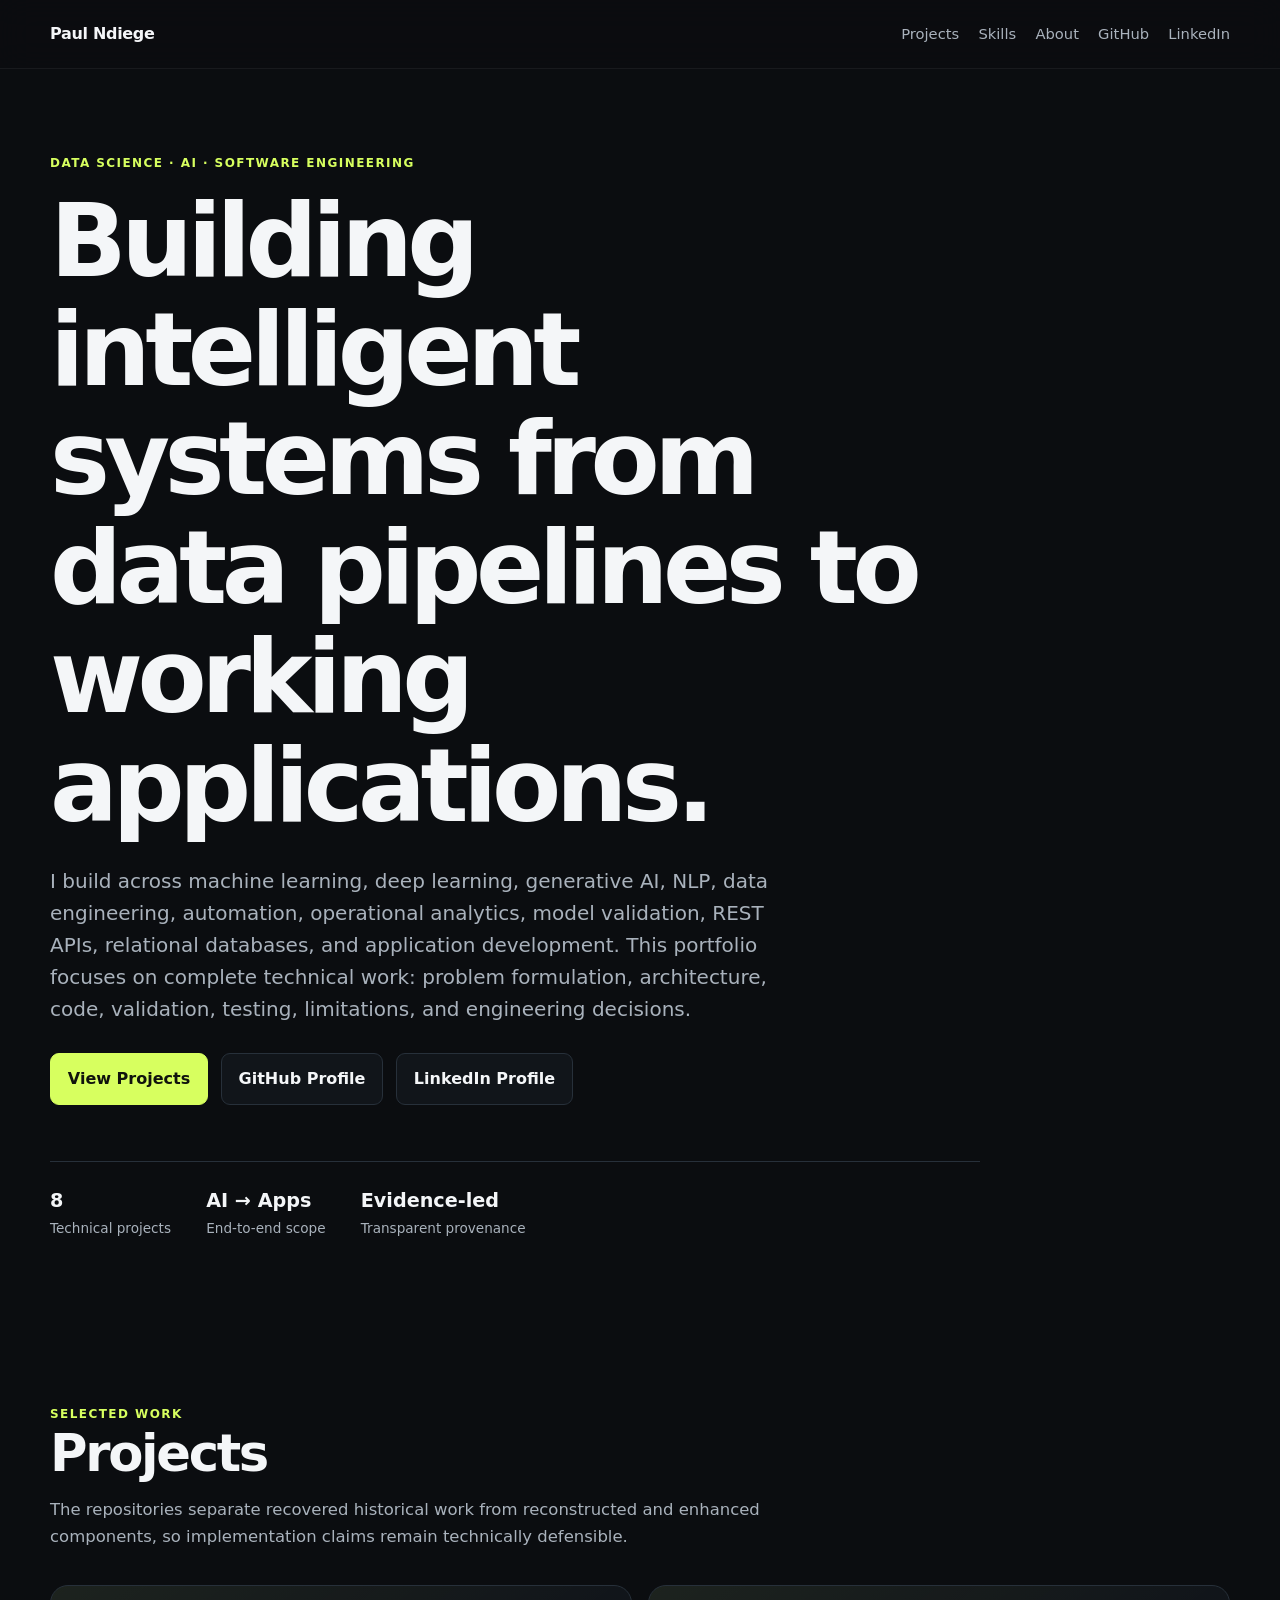
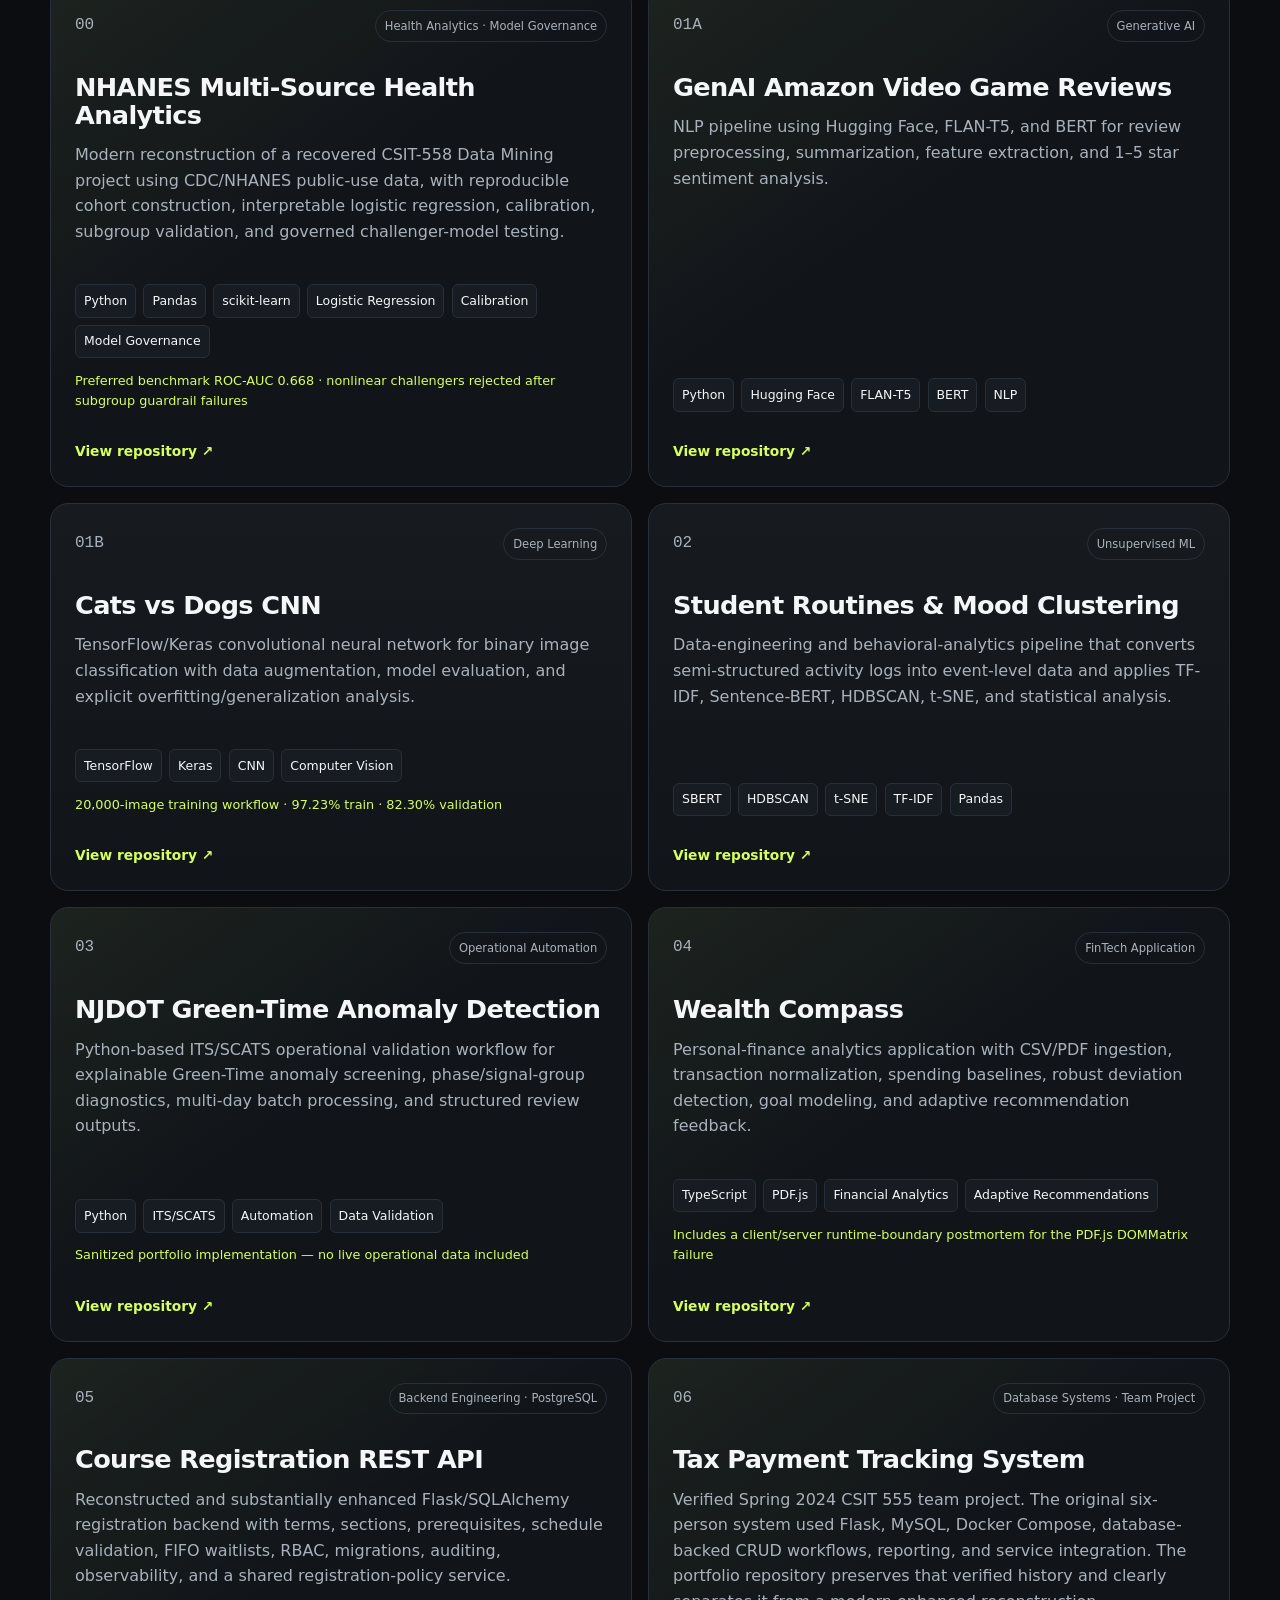
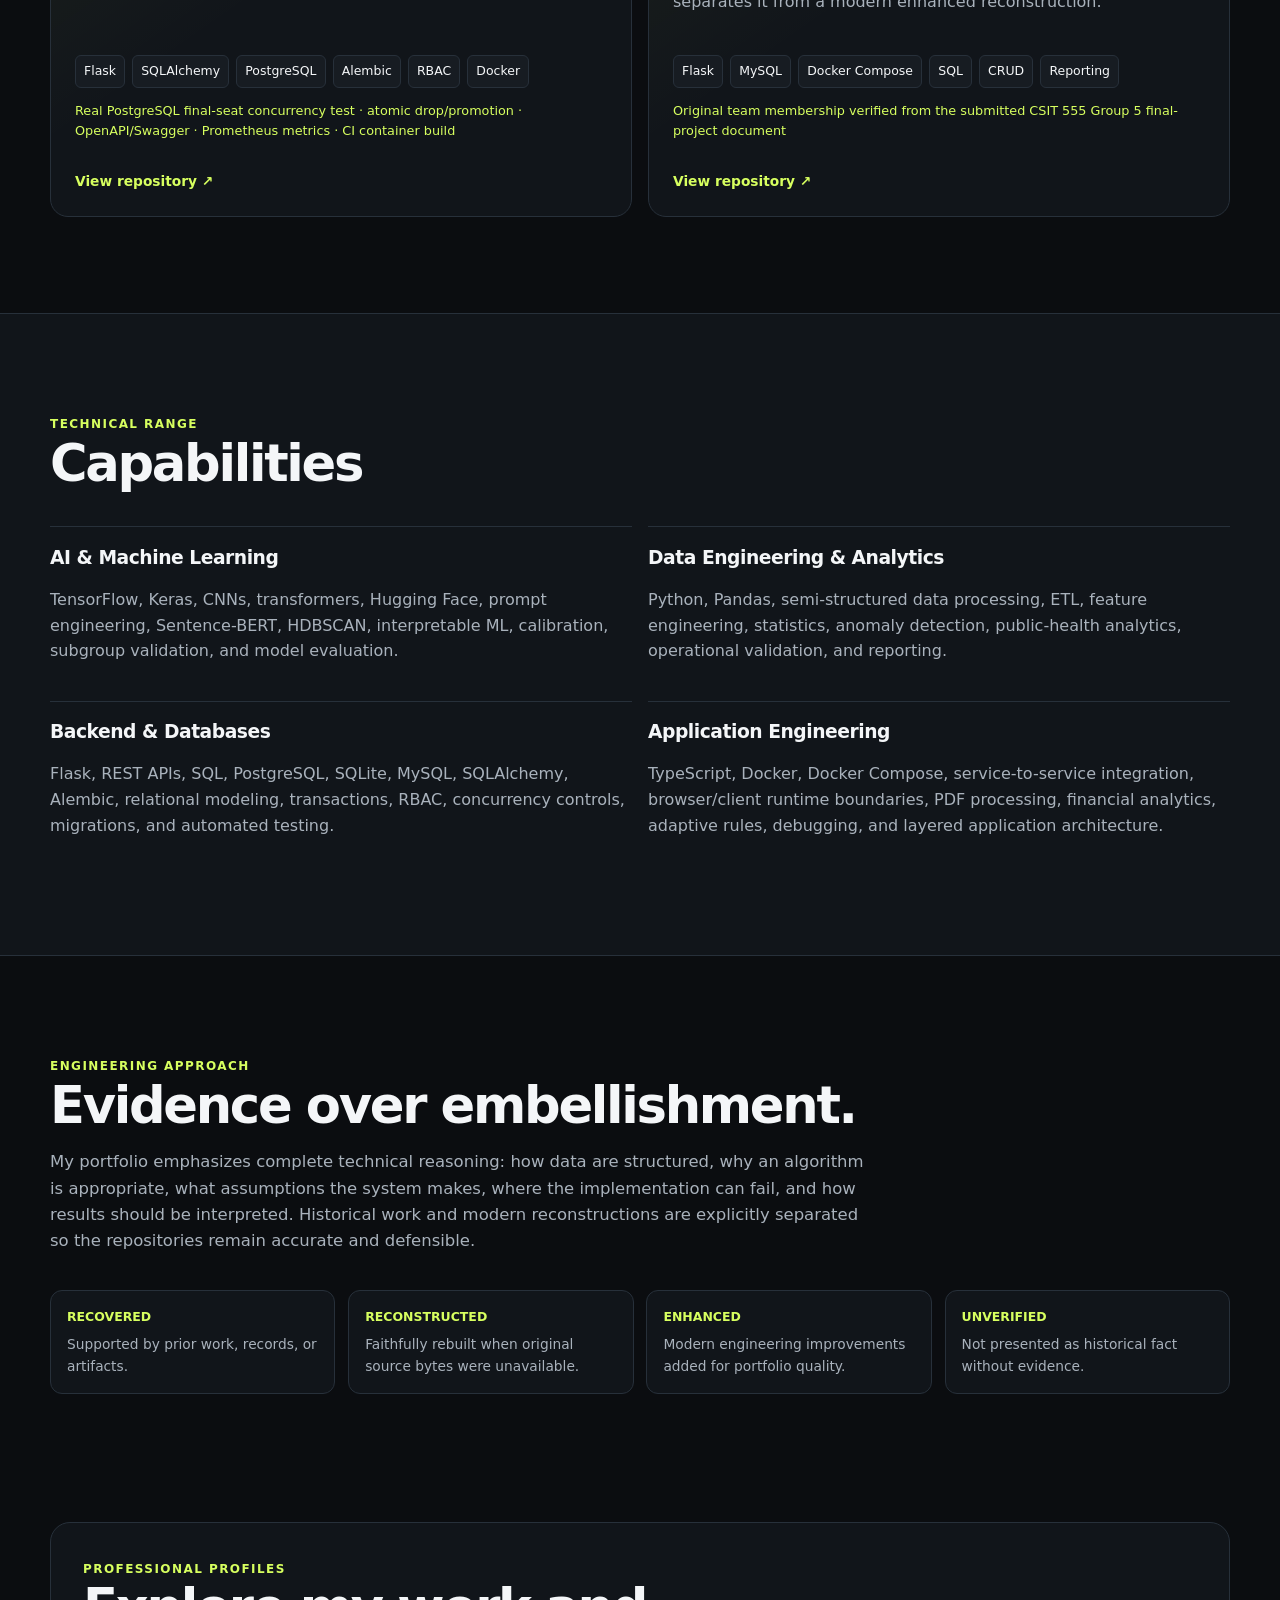
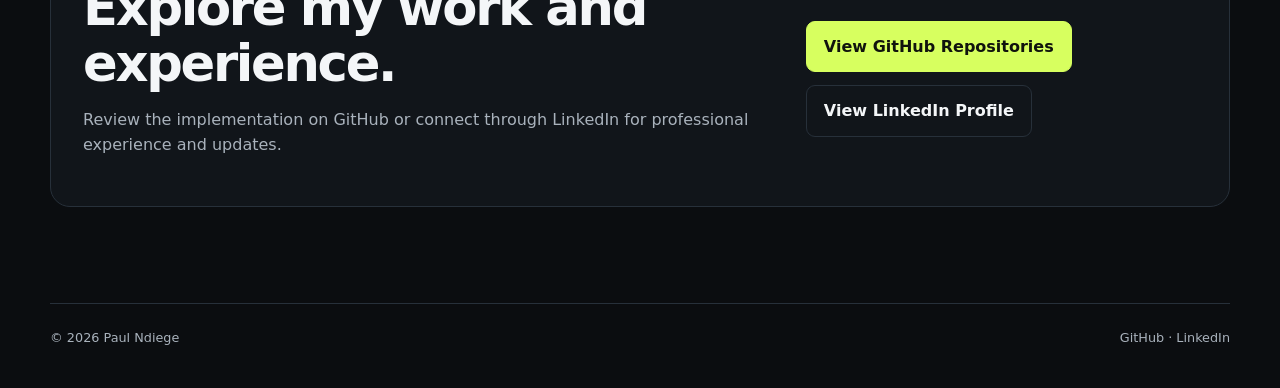
==== index.html @ 410e0747 "Correct LinkedIn profile URL" ====
<!doctype html>
<html lang="en">
<head>
  <meta charset="utf-8" />
  <meta name="viewport" content="width=device-width, initial-scale=1" />
  <meta name="description" content="Paul Ndiege's technical portfolio spanning machine learning, generative AI, data engineering, automation, backend engineering, model validation, and application development." />
  <meta name="theme-color" content="#0b0d10" />
  <meta property="og:title" content="Paul Ndiege — Technical Portfolio" />
  <meta property="og:description" content="AI, machine learning, data engineering, automation, backend engineering, model validation, and application development projects." />
  <meta property="og:type" content="website" />
  <meta property="og:url" content="https://PerpsAkach.github.io/" />
  <title>Paul Ndiege — Technical Portfolio</title>
  <link rel="stylesheet" href="styles.css" />
</head>
<body>
  <header class="nav-shell">
    <nav class="nav container" aria-label="Primary navigation">
      <a class="brand" href="#top">Paul Ndiege</a>
      <div class="nav-links">
        <a href="#projects">Projects</a>
        <a href="#skills">Skills</a>
        <a href="#about">About</a>
        <a href="https://github.com/PerpsAkach" target="_blank" rel="noreferrer">GitHub</a>
        <a href="https://www.linkedin.com/in/paul-akach-ndiege-3611a4148/" target="_blank" rel="noreferrer">LinkedIn</a>
      </div>
    </nav>
  </header>

  <main id="top">
    <section class="hero container">
      <div class="hero-copy">
        <span class="eyebrow">DATA SCIENCE · AI · SOFTWARE ENGINEERING</span>
        <h1>Building intelligent systems from data pipelines to working applications.</h1>
        <p class="hero-text">
          I build across machine learning, deep learning, generative AI, NLP, data engineering,
          automation, operational analytics, model validation, REST APIs, relational databases, and application development.
          This portfolio focuses on complete technical work: problem formulation, architecture, code,
          validation, testing, limitations, and engineering decisions.
        </p>
        <div class="hero-actions">
          <a class="button primary" href="#projects">View Projects</a>
          <a class="button secondary" href="https://github.com/PerpsAkach" target="_blank" rel="noreferrer">GitHub Profile</a>
          <a class="button secondary" href="https://www.linkedin.com/in/paul-akach-ndiege-3611a4148/" target="_blank" rel="noreferrer">LinkedIn Profile</a>
        </div>
        <div class="hero-metrics" aria-label="Portfolio summary">
          <div><strong>8</strong><span>Technical projects</span></div>
          <div><strong>AI → Apps</strong><span>End-to-end scope</span></div>
          <div><strong>Evidence-led</strong><span>Transparent provenance</span></div>
        </div>
      </div>
    </section>

    <section id="projects" class="section container">
      <div class="section-heading">
        <span class="eyebrow">SELECTED WORK</span>
        <h2>Projects</h2>
        <p>
          The repositories separate recovered historical work from reconstructed and enhanced components,
          so implementation claims remain technically defensible.
        </p>
      </div>

      <div class="project-grid">
        <article class="project-card featured">
          <div class="project-topline"><span class="project-number">00</span><span class="tag">Health Analytics · Model Governance</span></div>
          <h3>NHANES Multi-Source Health Analytics</h3>
          <p>Modern reconstruction of a recovered CSIT-558 Data Mining project using CDC/NHANES public-use data, with reproducible cohort construction, interpretable logistic regression, calibration, subgroup validation, and governed challenger-model testing.</p>
          <ul class="tech-list"><li>Python</li><li>Pandas</li><li>scikit-learn</li><li>Logistic Regression</li><li>Calibration</li><li>Model Governance</li></ul>
          <div class="result-note">Preferred benchmark ROC-AUC 0.668 · nonlinear challengers rejected after subgroup guardrail failures</div>
          <div class="card-links"><a class="repo-link" href="https://github.com/PerpsAkach/nhanes-health-analytics" target="_blank" rel="noreferrer">View repository ↗</a></div>
        </article>

        <article class="project-card featured">
          <div class="project-topline"><span class="project-number">01A</span><span class="tag">Generative AI</span></div>
          <h3>GenAI Amazon Video Game Reviews</h3>
          <p>NLP pipeline using Hugging Face, FLAN-T5, and BERT for review preprocessing, summarization, feature extraction, and 1–5 star sentiment analysis.</p>
          <ul class="tech-list"><li>Python</li><li>Hugging Face</li><li>FLAN-T5</li><li>BERT</li><li>NLP</li></ul>
          <div class="card-links"><a class="repo-link" href="https://github.com/PerpsAkach/genai-amazon-reviews" target="_blank" rel="noreferrer">View repository ↗</a></div>
        </article>

        <article class="project-card">
          <div class="project-topline"><span class="project-number">01B</span><span class="tag">Deep Learning</span></div>
          <h3>Cats vs Dogs CNN</h3>
          <p>TensorFlow/Keras convolutional neural network for binary image classification with data augmentation, model evaluation, and explicit overfitting/generalization analysis.</p>
          <ul class="tech-list"><li>TensorFlow</li><li>Keras</li><li>CNN</li><li>Computer Vision</li></ul>
          <div class="result-note">20,000-image training workflow · 97.23% train · 82.30% validation</div>
          <div class="card-links"><a class="repo-link" href="https://github.com/PerpsAkach/cats-vs-dogs-cnn" target="_blank" rel="noreferrer">View repository ↗</a></div>
        </article>

        <article class="project-card">
          <div class="project-topline"><span class="project-number">02</span><span class="tag">Unsupervised ML</span></div>
          <h3>Student Routines & Mood Clustering</h3>
          <p>Data-engineering and behavioral-analytics pipeline that converts semi-structured activity logs into event-level data and applies TF-IDF, Sentence-BERT, HDBSCAN, t-SNE, and statistical analysis.</p>
          <ul class="tech-list"><li>SBERT</li><li>HDBSCAN</li><li>t-SNE</li><li>TF-IDF</li><li>Pandas</li></ul>
          <div class="card-links"><a class="repo-link" href="https://github.com/PerpsAkach/student-routines-mood-clustering" target="_blank" rel="noreferrer">View repository ↗</a></div>
        </article>

        <article class="project-card featured">
          <div class="project-topline"><span class="project-number">03</span><span class="tag">Operational Automation</span></div>
          <h3>NJDOT Green-Time Anomaly Detection</h3>
          <p>Python-based ITS/SCATS operational validation workflow for explainable Green-Time anomaly screening, phase/signal-group diagnostics, multi-day batch processing, and structured review outputs.</p>
          <ul class="tech-list"><li>Python</li><li>ITS/SCATS</li><li>Automation</li><li>Data Validation</li></ul>
          <div class="result-note">Sanitized portfolio implementation — no live operational data included</div>
          <div class="card-links"><a class="repo-link" href="https://github.com/PerpsAkach/njdot-green-time-anomaly-detection" target="_blank" rel="noreferrer">View repository ↗</a></div>
        </article>

        <article class="project-card featured">
          <div class="project-topline"><span class="project-number">04</span><span class="tag">FinTech Application</span></div>
          <h3>Wealth Compass</h3>
          <p>Personal-finance analytics application with CSV/PDF ingestion, transaction normalization, spending baselines, robust deviation detection, goal modeling, and adaptive recommendation feedback.</p>
          <ul class="tech-list"><li>TypeScript</li><li>PDF.js</li><li>Financial Analytics</li><li>Adaptive Recommendations</li></ul>
          <div class="result-note">Includes a client/server runtime-boundary postmortem for the PDF.js DOMMatrix failure</div>
          <div class="card-links"><a class="repo-link" href="https://github.com/PerpsAkach/wealth-compass" target="_blank" rel="noreferrer">View repository ↗</a></div>
        </article>

        <article class="project-card featured">
          <div class="project-topline"><span class="project-number">05</span><span class="tag">Backend Engineering · PostgreSQL</span></div>
          <h3>Course Registration REST API</h3>
          <p>Reconstructed and substantially enhanced Flask/SQLAlchemy registration backend with terms, sections, prerequisites, schedule validation, FIFO waitlists, RBAC, migrations, auditing, observability, and a shared registration-policy service.</p>
          <ul class="tech-list"><li>Flask</li><li>SQLAlchemy</li><li>PostgreSQL</li><li>Alembic</li><li>RBAC</li><li>Docker</li></ul>
          <div class="result-note">Real PostgreSQL final-seat concurrency test · atomic drop/promotion · OpenAPI/Swagger · Prometheus metrics · CI container build</div>
          <div class="card-links"><a class="repo-link" href="https://github.com/PerpsAkach/course-registration-api" target="_blank" rel="noreferrer">View repository ↗</a></div>
        </article>

        <article class="project-card featured">
          <div class="project-topline"><span class="project-number">06</span><span class="tag">Database Systems · Team Project</span></div>
          <h3>Tax Payment Tracking System</h3>
          <p>
            Verified Spring 2024 CSIT 555 team project. The original six-person system used Flask, MySQL,
            Docker Compose, database-backed CRUD workflows, reporting, and service integration. The portfolio
            repository preserves that verified history and clearly separates it from a modern enhanced reconstruction.
          </p>
          <ul class="tech-list"><li>Flask</li><li>MySQL</li><li>Docker Compose</li><li>SQL</li><li>CRUD</li><li>Reporting</li></ul>
          <div class="result-note">Original team membership verified from the submitted CSIT 555 Group 5 final-project document</div>
          <div class="card-links"><a class="repo-link" href="https://github.com/PerpsAkach/tax-payment-tracker" target="_blank" rel="noreferrer">View repository ↗</a></div>
        </article>
      </div>
    </section>

    <section id="skills" class="section skills-section">
      <div class="container">
        <div class="section-heading"><span class="eyebrow">TECHNICAL RANGE</span><h2>Capabilities</h2></div>
        <div class="skills-grid">
          <div class="skill-group"><h3>AI & Machine Learning</h3><p>TensorFlow, Keras, CNNs, transformers, Hugging Face, prompt engineering, Sentence-BERT, HDBSCAN, interpretable ML, calibration, subgroup validation, and model evaluation.</p></div>
          <div class="skill-group"><h3>Data Engineering & Analytics</h3><p>Python, Pandas, semi-structured data processing, ETL, feature engineering, statistics, anomaly detection, public-health analytics, operational validation, and reporting.</p></div>
          <div class="skill-group"><h3>Backend & Databases</h3><p>Flask, REST APIs, SQL, PostgreSQL, SQLite, MySQL, SQLAlchemy, Alembic, relational modeling, transactions, RBAC, concurrency controls, migrations, and automated testing.</p></div>
          <div class="skill-group"><h3>Application Engineering</h3><p>TypeScript, Docker, Docker Compose, service-to-service integration, browser/client runtime boundaries, PDF processing, financial analytics, adaptive rules, debugging, and layered application architecture.</p></div>
        </div>
      </div>
    </section>

    <section id="about" class="section container">
      <div class="section-heading narrow">
        <span class="eyebrow">ENGINEERING APPROACH</span>
        <h2>Evidence over embellishment.</h2>
        <p>My portfolio emphasizes complete technical reasoning: how data are structured, why an algorithm is appropriate, what assumptions the system makes, where the implementation can fail, and how results should be interpreted. Historical work and modern reconstructions are explicitly separated so the repositories remain accurate and defensible.</p>
      </div>
      <div class="provenance-grid">
        <div><strong>RECOVERED</strong><span>Supported by prior work, records, or artifacts.</span></div>
        <div><strong>RECONSTRUCTED</strong><span>Faithfully rebuilt when original source bytes were unavailable.</span></div>
        <div><strong>ENHANCED</strong><span>Modern engineering improvements added for portfolio quality.</span></div>
        <div><strong>UNVERIFIED</strong><span>Not presented as historical fact without evidence.</span></div>
      </div>
    </section>

    <section class="section contact-section">
      <div class="container contact-box">
        <div><span class="eyebrow">PROFESSIONAL PROFILES</span><h2>Explore my work and experience.</h2><p>Review the implementation on GitHub or connect through LinkedIn for professional experience and updates.</p></div>
        <div class="hero-actions">
          <a class="button primary" href="https://github.com/PerpsAkach?tab=repositories" target="_blank" rel="noreferrer">View GitHub Repositories</a>
          <a class="button secondary" href="https://www.linkedin.com/in/paul-akach-ndiege-3611a4148/" target="_blank" rel="noreferrer">View LinkedIn Profile</a>
        </div>
      </div>
    </section>
  </main>

  <footer class="footer container">
    <span>© 2026 Paul Ndiege</span>
    <span>
      <a href="https://github.com/PerpsAkach" target="_blank" rel="noreferrer">GitHub</a>
      ·
      <a href="https://www.linkedin.com/in/paul-akach-ndiege-3611a4148/" target="_blank" rel="noreferrer">LinkedIn</a>
    </span>
  </footer>
</body>
</html>
---- styles.css ----
:root{--bg:#0b0d10;--surface:#11151a;--surface2:#171c22;--text:#f4f6f8;--muted:#a9b2bc;--line:#27303a;--accent:#d7ff5f;--accent-dark:#b6db4d;--max:1180px}*{box-sizing:border-box}html{scroll-behavior:smooth;background:var(--bg)}body{margin:0;font-family:Inter,ui-sans-serif,system-ui,-apple-system,BlinkMacSystemFont,"Segoe UI",sans-serif;background:radial-gradient(circle at 80% -10%,rgba(215,255,95,.08),transparent 30rem),var(--bg);color:var(--text);line-height:1.6}a{color:inherit}.container{width:min(calc(100% - 2rem),var(--max));margin:0 auto}.nav-shell{position:sticky;top:0;z-index:20;backdrop-filter:blur(16px);background:rgba(11,13,16,.82);border-bottom:1px solid rgba(255,255,255,.06)}.nav{height:68px;display:flex;align-items:center;justify-content:space-between}.brand{font-weight:750;text-decoration:none;letter-spacing:-.02em}.nav-links{display:flex;gap:1.2rem}.nav-links a{text-decoration:none;color:var(--muted);font-size:.92rem}.nav-links a:hover{color:var(--text)}.hero{min-height:76vh;display:grid;align-items:center;padding:5rem 0 4rem}.hero-copy{max-width:930px}.eyebrow{color:var(--accent);font-size:.75rem;font-weight:800;letter-spacing:.12em}h1,h2,h3{line-height:1.08;margin-top:0}h1{font-size:clamp(3rem,8vw,6.3rem);letter-spacing:-.055em;margin:.8rem 0 1.5rem;max-width:1100px}h2{font-size:clamp(2rem,4vw,3.5rem);letter-spacing:-.045em;margin-bottom:.8rem}h3{letter-spacing:-.025em}.hero-text{max-width:760px;font-size:clamp(1rem,2vw,1.25rem);color:var(--muted)}.hero-actions,.card-links{display:flex;gap:.8rem;flex-wrap:wrap;margin-top:1.8rem}.button{display:inline-flex;align-items:center;justify-content:center;min-height:44px;padding:.75rem 1.05rem;border-radius:9px;font-weight:700;text-decoration:none;border:1px solid var(--line)}.button.primary{background:var(--accent);color:#10130d;border-color:var(--accent)}.button.primary:hover{background:var(--accent-dark)}.button.secondary{background:var(--surface)}.hero-metrics{display:flex;gap:2.2rem;margin-top:3.5rem;padding-top:1.5rem;border-top:1px solid var(--line);flex-wrap:wrap}.hero-metrics div{display:grid;gap:.1rem}.hero-metrics strong{font-size:1.2rem}.hero-metrics span{color:var(--muted);font-size:.85rem}.section{padding:6rem 0}.section-heading{max-width:760px;margin-bottom:2.2rem}.section-heading p{color:var(--muted);font-size:1.03rem}.project-grid{display:grid;grid-template-columns:repeat(2,minmax(0,1fr));gap:1rem}.project-card{min-height:340px;border:1px solid var(--line);background:linear-gradient(180deg,rgba(255,255,255,.025),transparent),var(--surface);border-radius:18px;padding:1.5rem;display:flex;flex-direction:column;transition:transform .2s ease,border-color .2s ease}.project-card:hover{transform:translateY(-3px);border-color:#3c4854}.project-card.featured{background:linear-gradient(145deg,rgba(215,255,95,.06),transparent 45%),var(--surface)}.project-topline{display:flex;justify-content:space-between;align-items:center;margin-bottom:2rem}.project-number{color:var(--muted);font-family:ui-monospace,SFMono-Regular,Menlo,Consolas,monospace}.tag{font-size:.72rem;border:1px solid var(--line);border-radius:999px;padding:.35rem .55rem;color:var(--muted)}.project-card h3{font-size:1.6rem;margin-bottom:.8rem}.project-card p{color:var(--muted);margin-top:0}.tech-list{display:flex;flex-wrap:wrap;gap:.45rem;list-style:none;margin:auto 0 0;padding:1.5rem 0 0}.tech-list li{font-size:.78rem;border:1px solid var(--line);background:var(--surface2);padding:.35rem .5rem;border-radius:6px}.result-note{color:var(--accent);font-size:.8rem;margin-top:.8rem}.repo-link{color:var(--accent);font-weight:700;font-size:.86rem;text-decoration:none}.repo-link:hover{text-decoration:underline}.skills-section{background:var(--surface);border-top:1px solid var(--line);border-bottom:1px solid var(--line)}.skills-grid{display:grid;grid-template-columns:repeat(2,minmax(0,1fr));gap:1rem}.skill-group{border-top:1px solid var(--line);padding:1.3rem 0}.skill-group p{color:var(--muted);margin-bottom:0}.section-heading.narrow{max-width:820px}.provenance-grid{display:grid;grid-template-columns:repeat(4,minmax(0,1fr));gap:.8rem}.provenance-grid div{border:1px solid var(--line);border-radius:12px;padding:1rem;background:var(--surface);display:grid;gap:.35rem}.provenance-grid strong{color:var(--accent);font-size:.78rem}.provenance-grid span{color:var(--muted);font-size:.86rem}.contact-section{padding-top:2rem}.contact-box{border:1px solid var(--line);border-radius:20px;padding:2rem;background:var(--surface);display:flex;justify-content:space-between;align-items:center;gap:2rem}.contact-box p{color:var(--muted)}.footer{border-top:1px solid var(--line);padding:1.5rem 0 2.5rem;display:flex;justify-content:space-between;color:var(--muted);font-size:.8rem}.footer a{text-decoration:none}.footer a:hover{color:var(--text)}@media(max-width:800px){.nav-links{display:none}.hero{min-height:auto}.project-grid,.skills-grid,.provenance-grid{grid-template-columns:1fr}.contact-box{align-items:flex-start;flex-direction:column}.footer{gap:.4rem;flex-direction:column}}@media(prefers-reduced-motion:reduce){html{scroll-behavior:auto}.project-card{transition:none}}
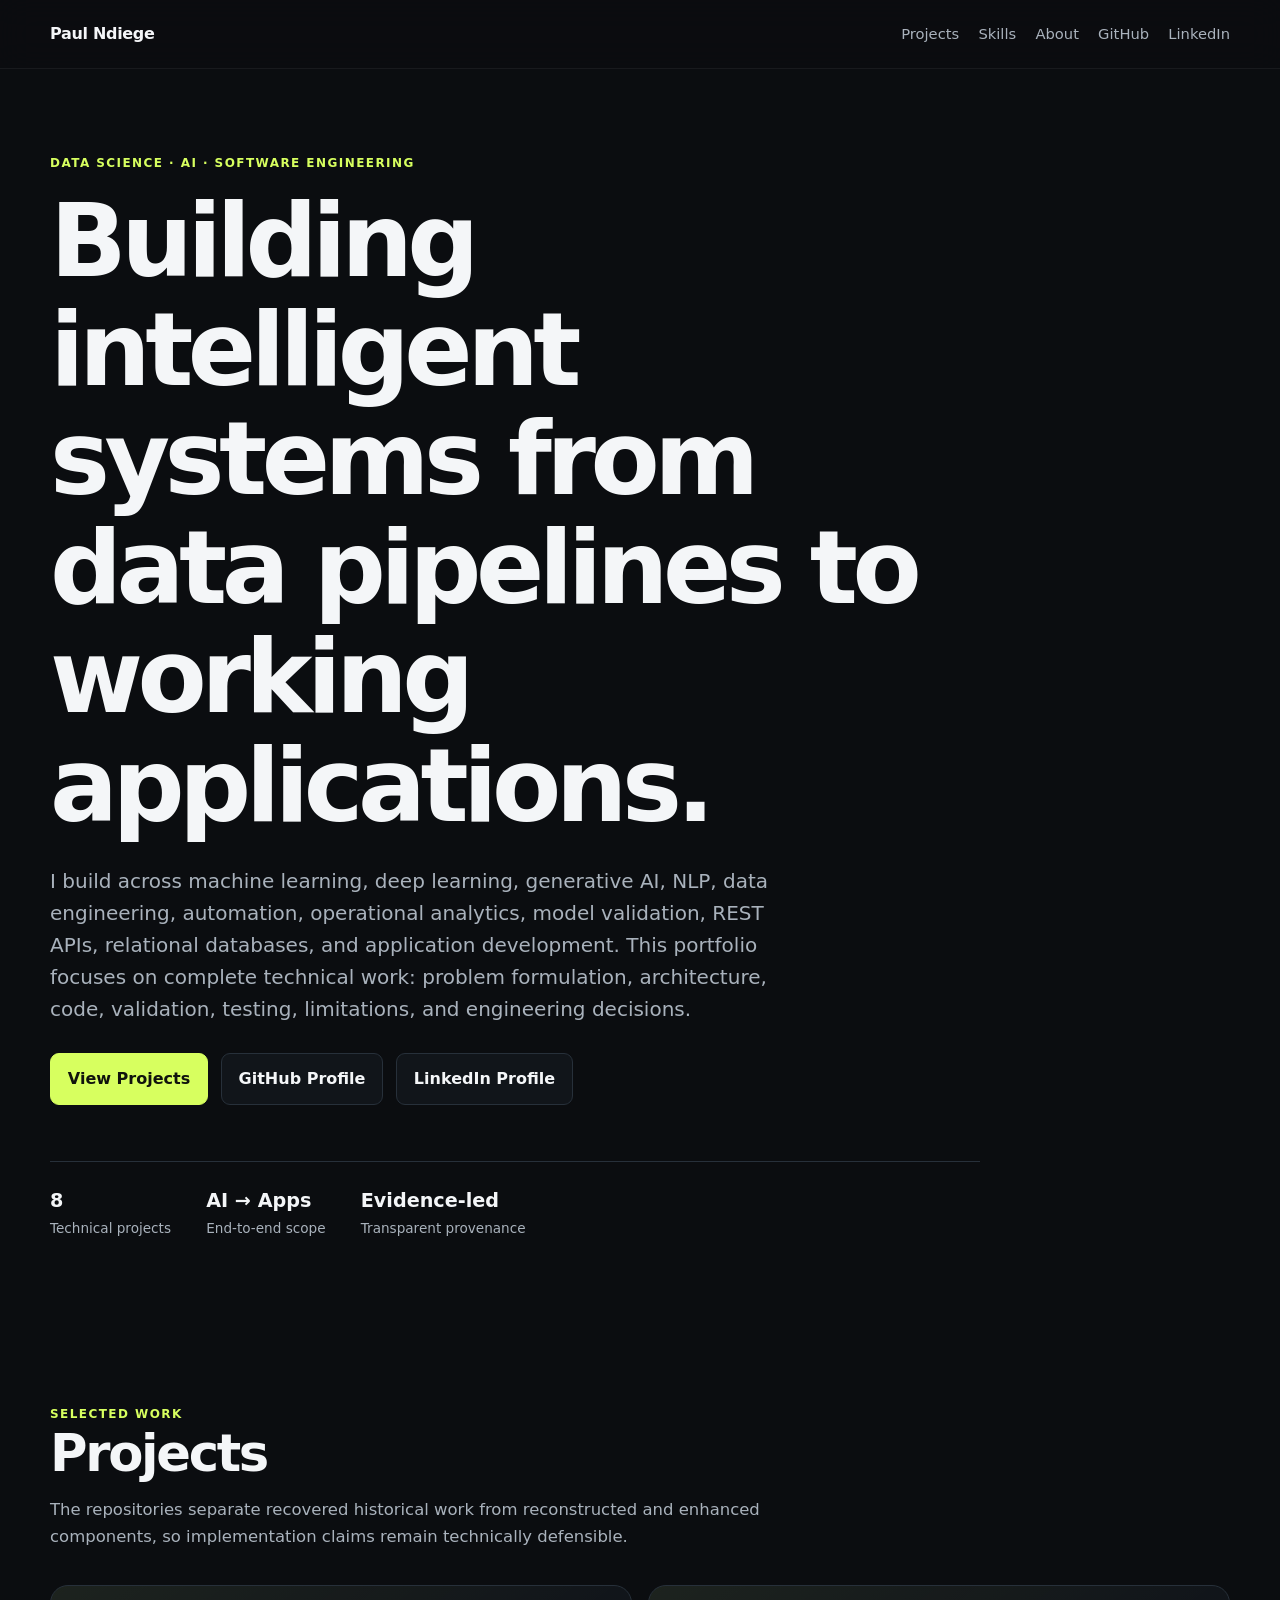
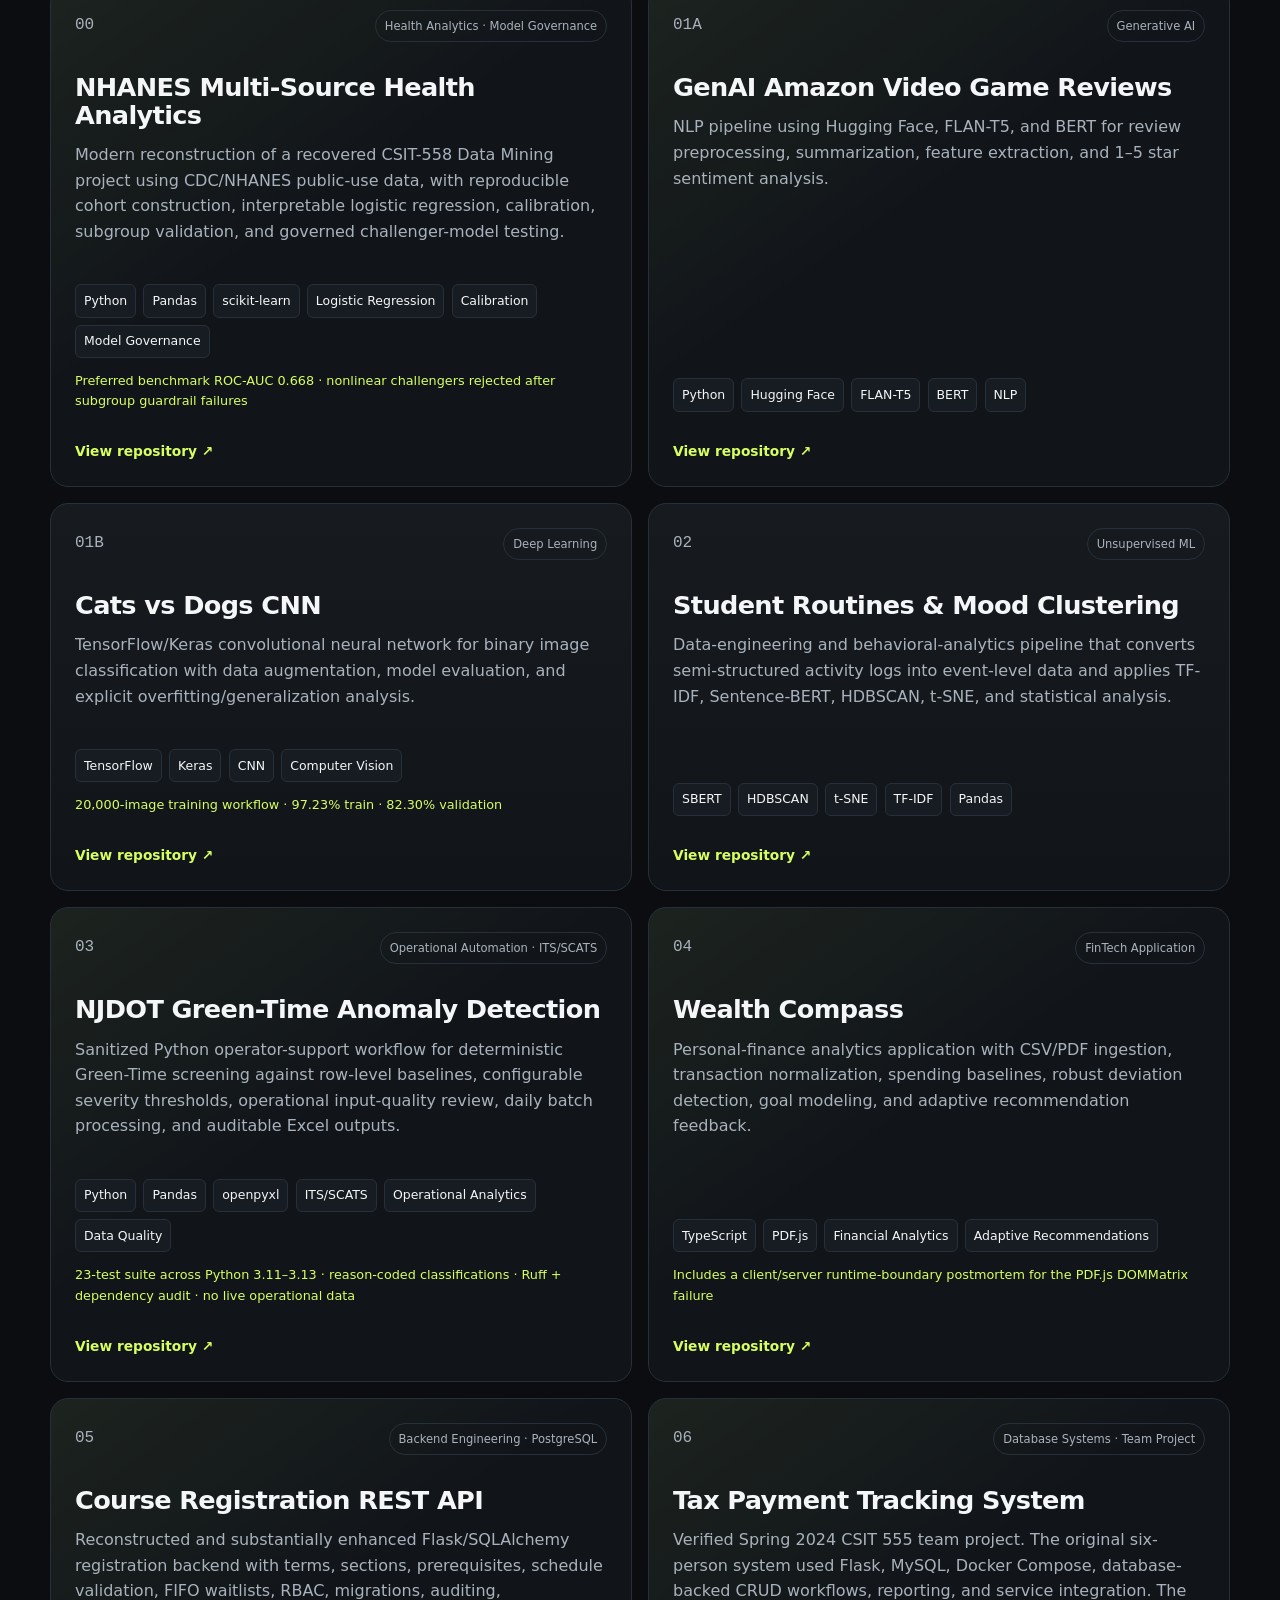
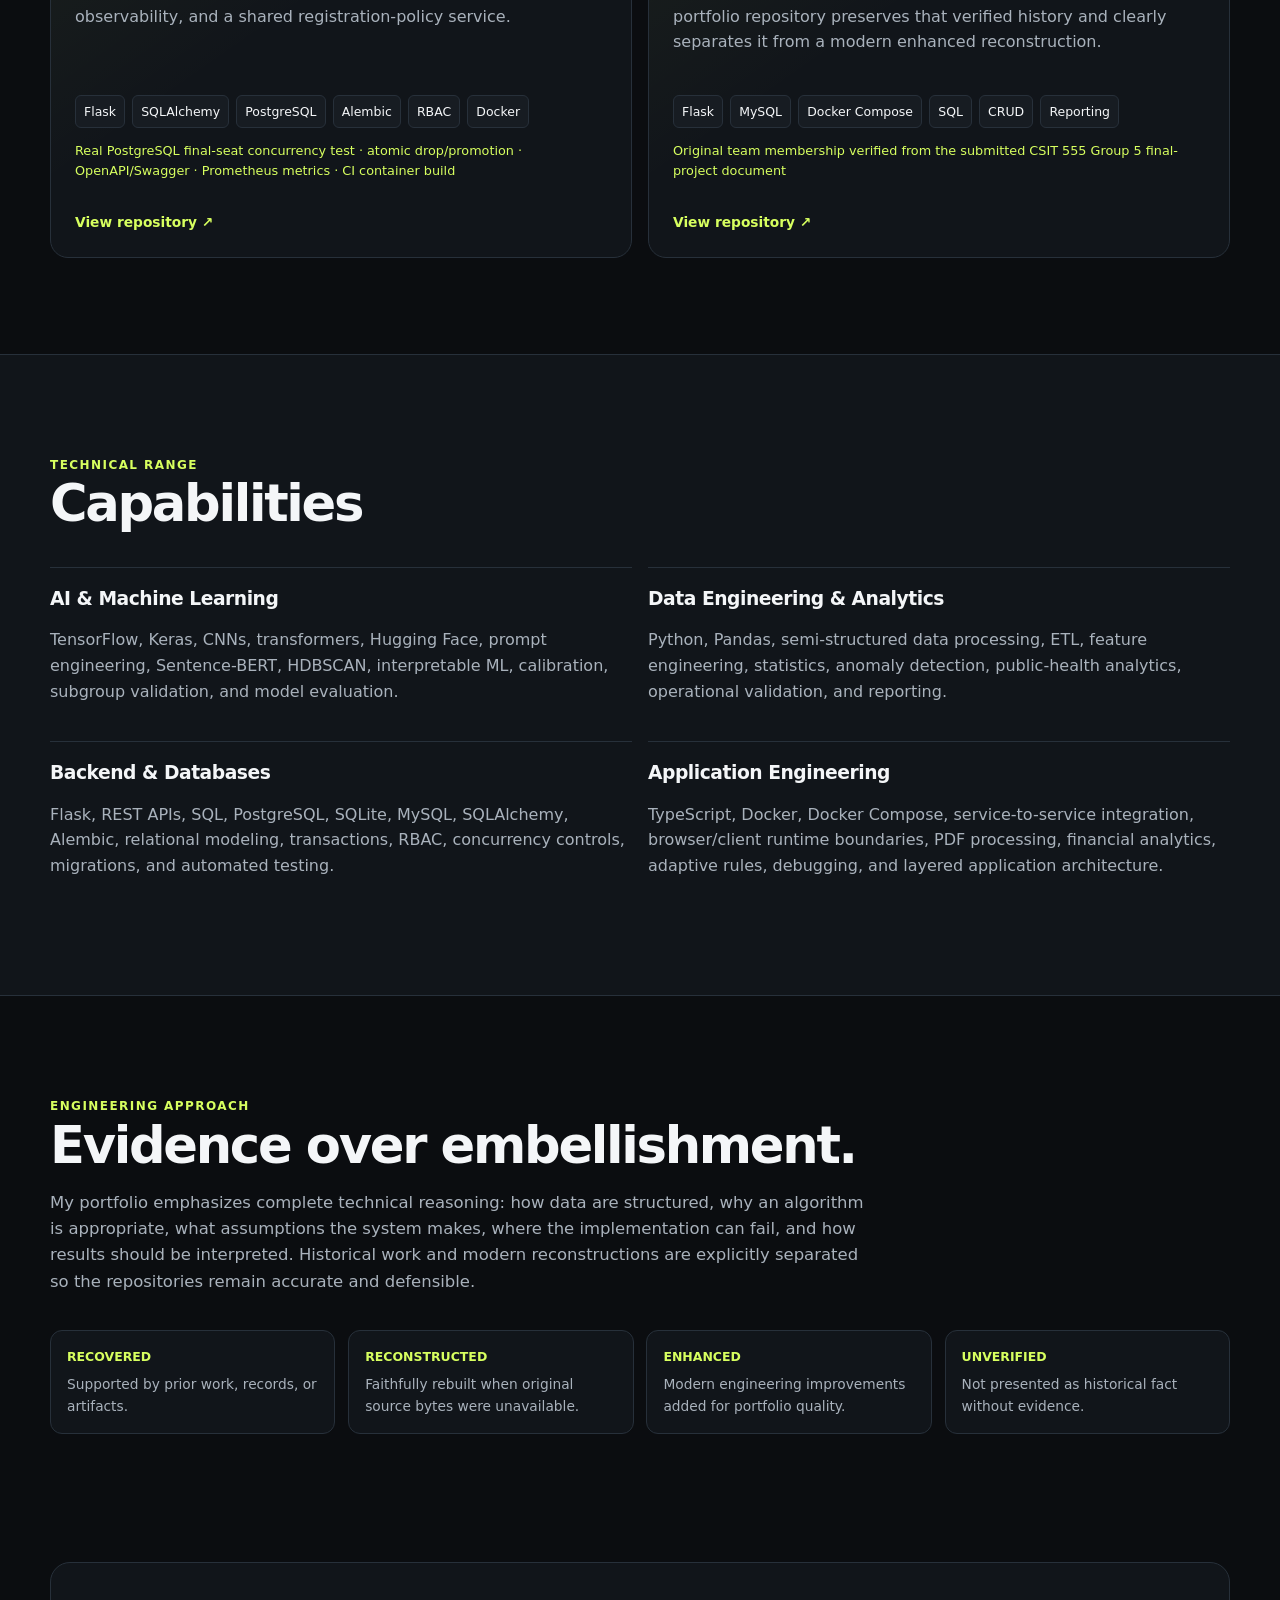
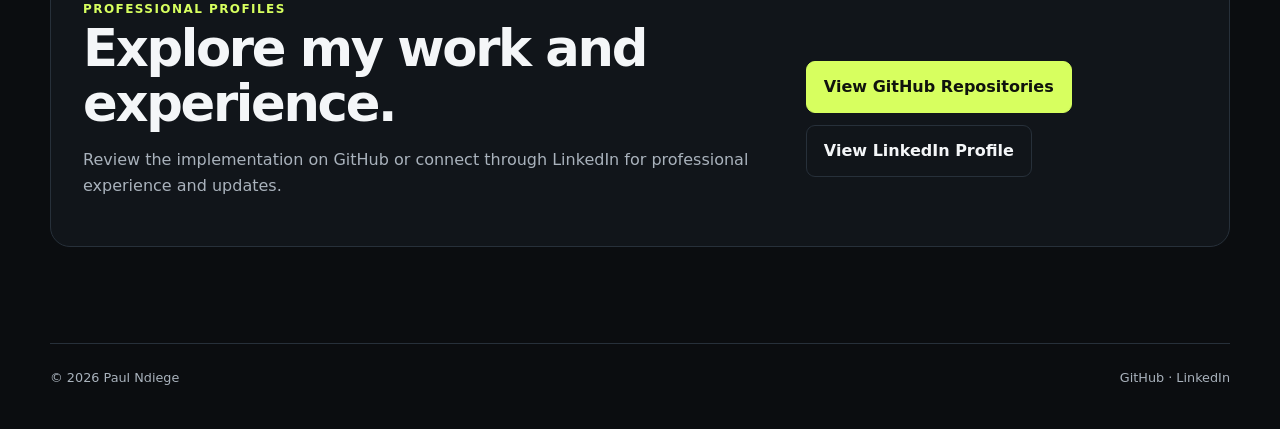
==== commit 31a27255: "Align NJDOT portfolio card with verified implementation" ====
--- a/index.html
+++ b/index.html
@@ -96,11 +96,11 @@
         </article>
 
         <article class="project-card featured">
-          <div class="project-topline"><span class="project-number">03</span><span class="tag">Operational Automation</span></div>
+          <div class="project-topline"><span class="project-number">03</span><span class="tag">Operational Automation · ITS/SCATS</span></div>
           <h3>NJDOT Green-Time Anomaly Detection</h3>
-          <p>Python-based ITS/SCATS operational validation workflow for explainable Green-Time anomaly screening, phase/signal-group diagnostics, multi-day batch processing, and structured review outputs.</p>
-          <ul class="tech-list"><li>Python</li><li>ITS/SCATS</li><li>Automation</li><li>Data Validation</li></ul>
-          <div class="result-note">Sanitized portfolio implementation — no live operational data included</div>
+          <p>Sanitized Python operator-support workflow for deterministic Green-Time screening against row-level baselines, configurable severity thresholds, operational input-quality review, daily batch processing, and auditable Excel outputs.</p>
+          <ul class="tech-list"><li>Python</li><li>Pandas</li><li>openpyxl</li><li>ITS/SCATS</li><li>Operational Analytics</li><li>Data Quality</li></ul>
+          <div class="result-note">23-test suite across Python 3.11–3.13 · reason-coded classifications · Ruff + dependency audit · no live operational data</div>
           <div class="card-links"><a class="repo-link" href="https://github.com/PerpsAkach/njdot-green-time-anomaly-detection" target="_blank" rel="noreferrer">View repository ↗</a></div>
         </article>
 
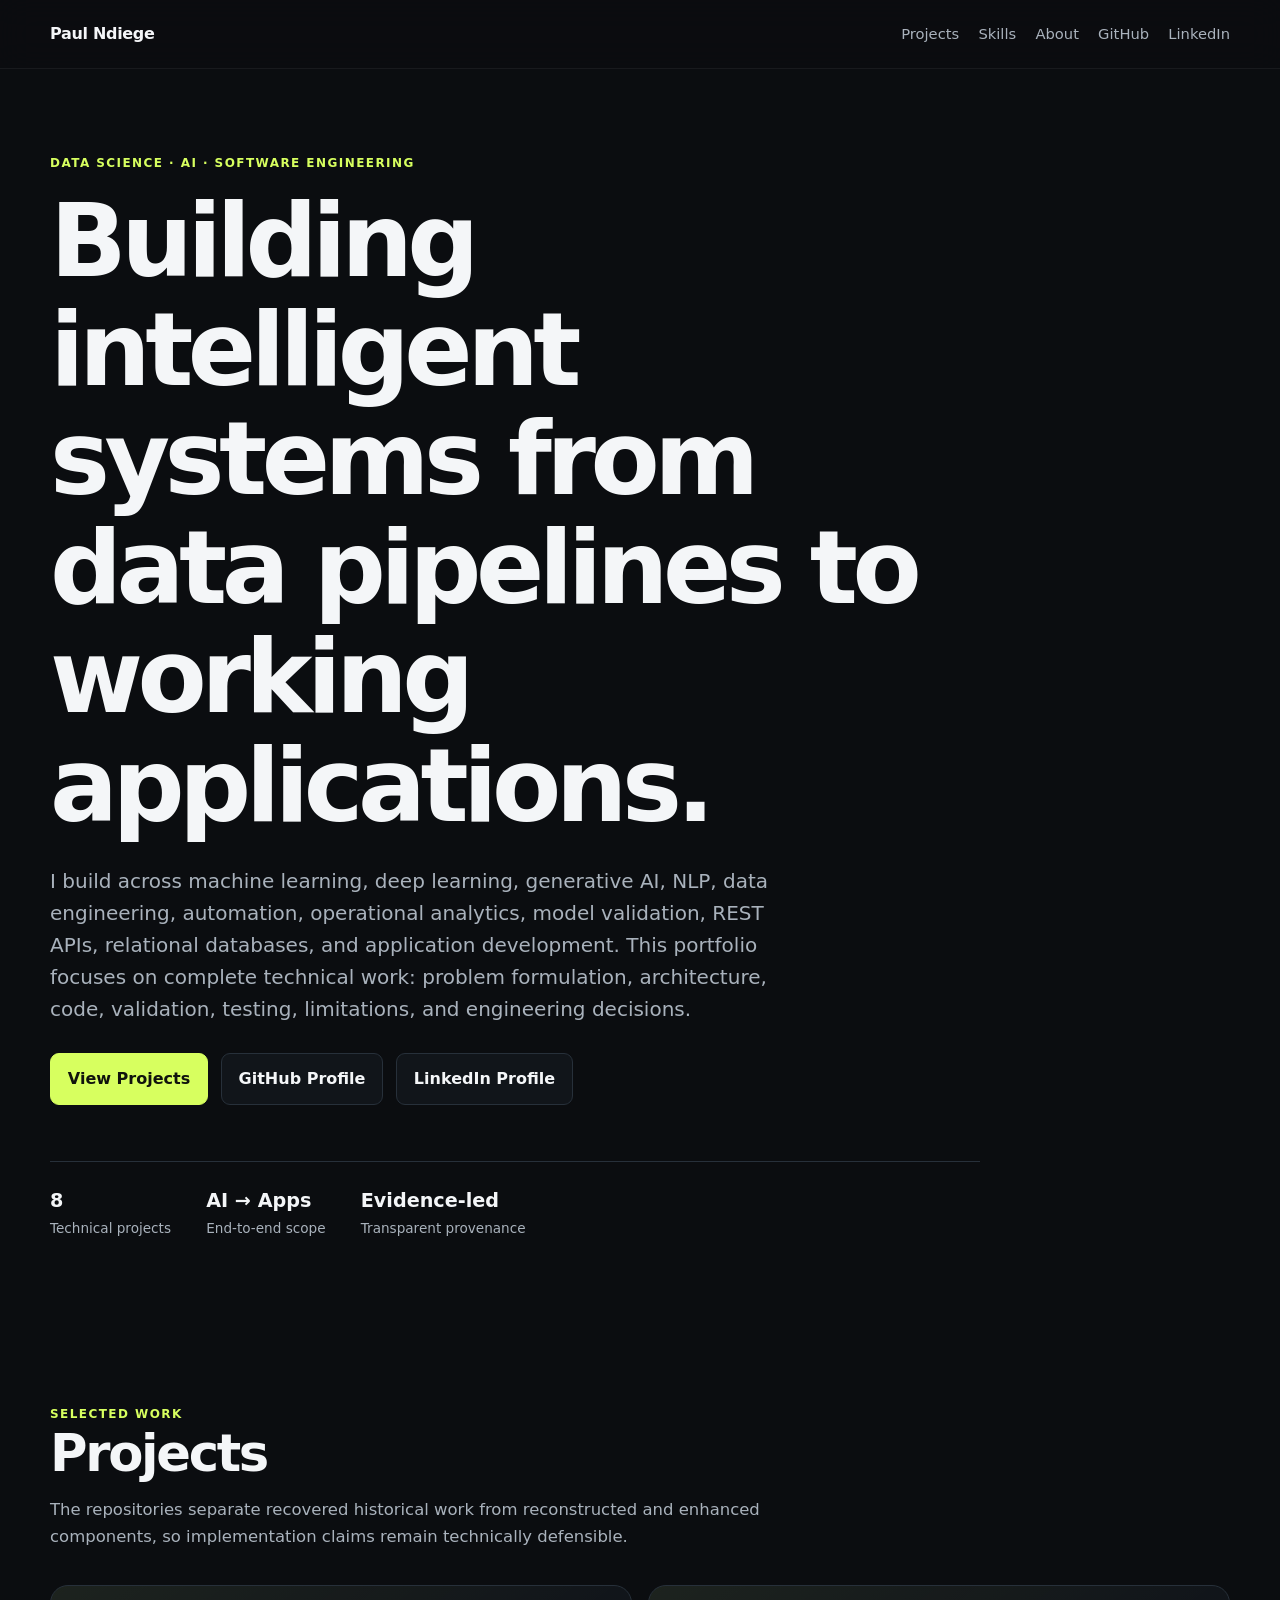
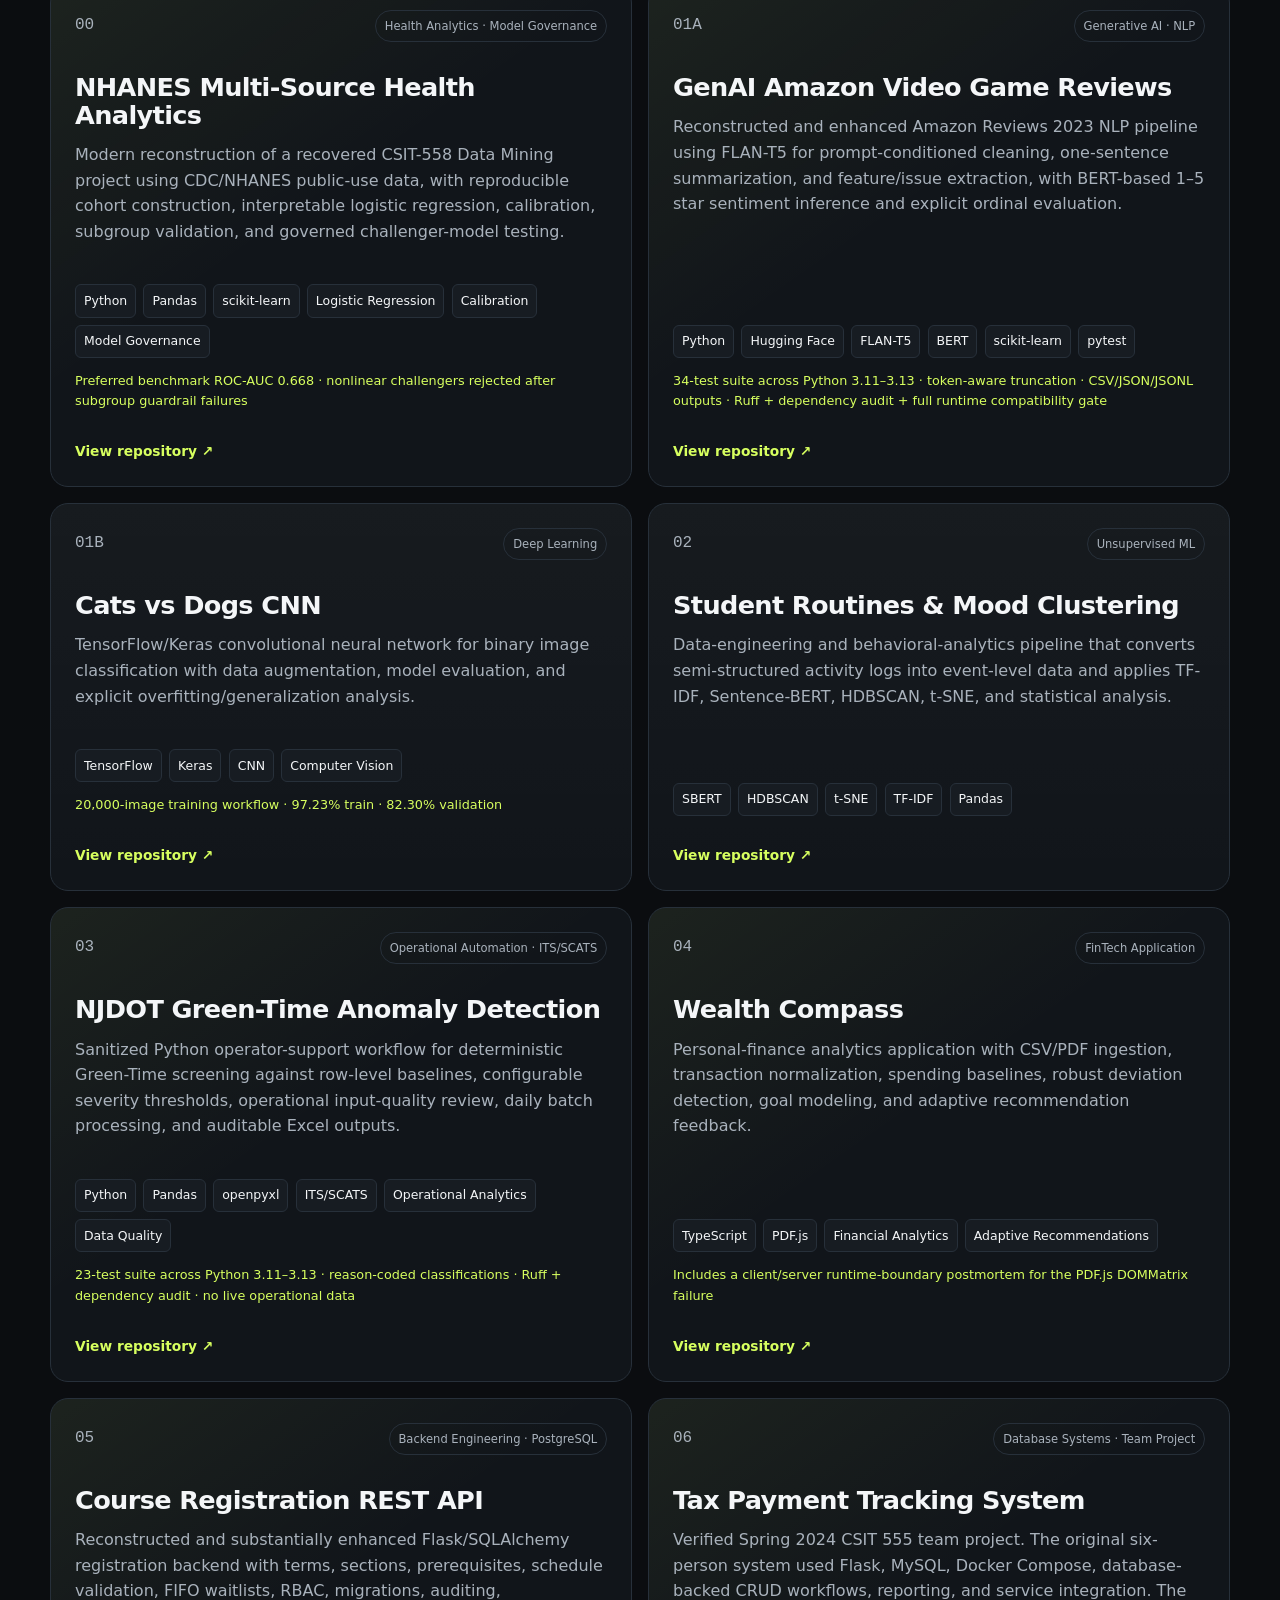
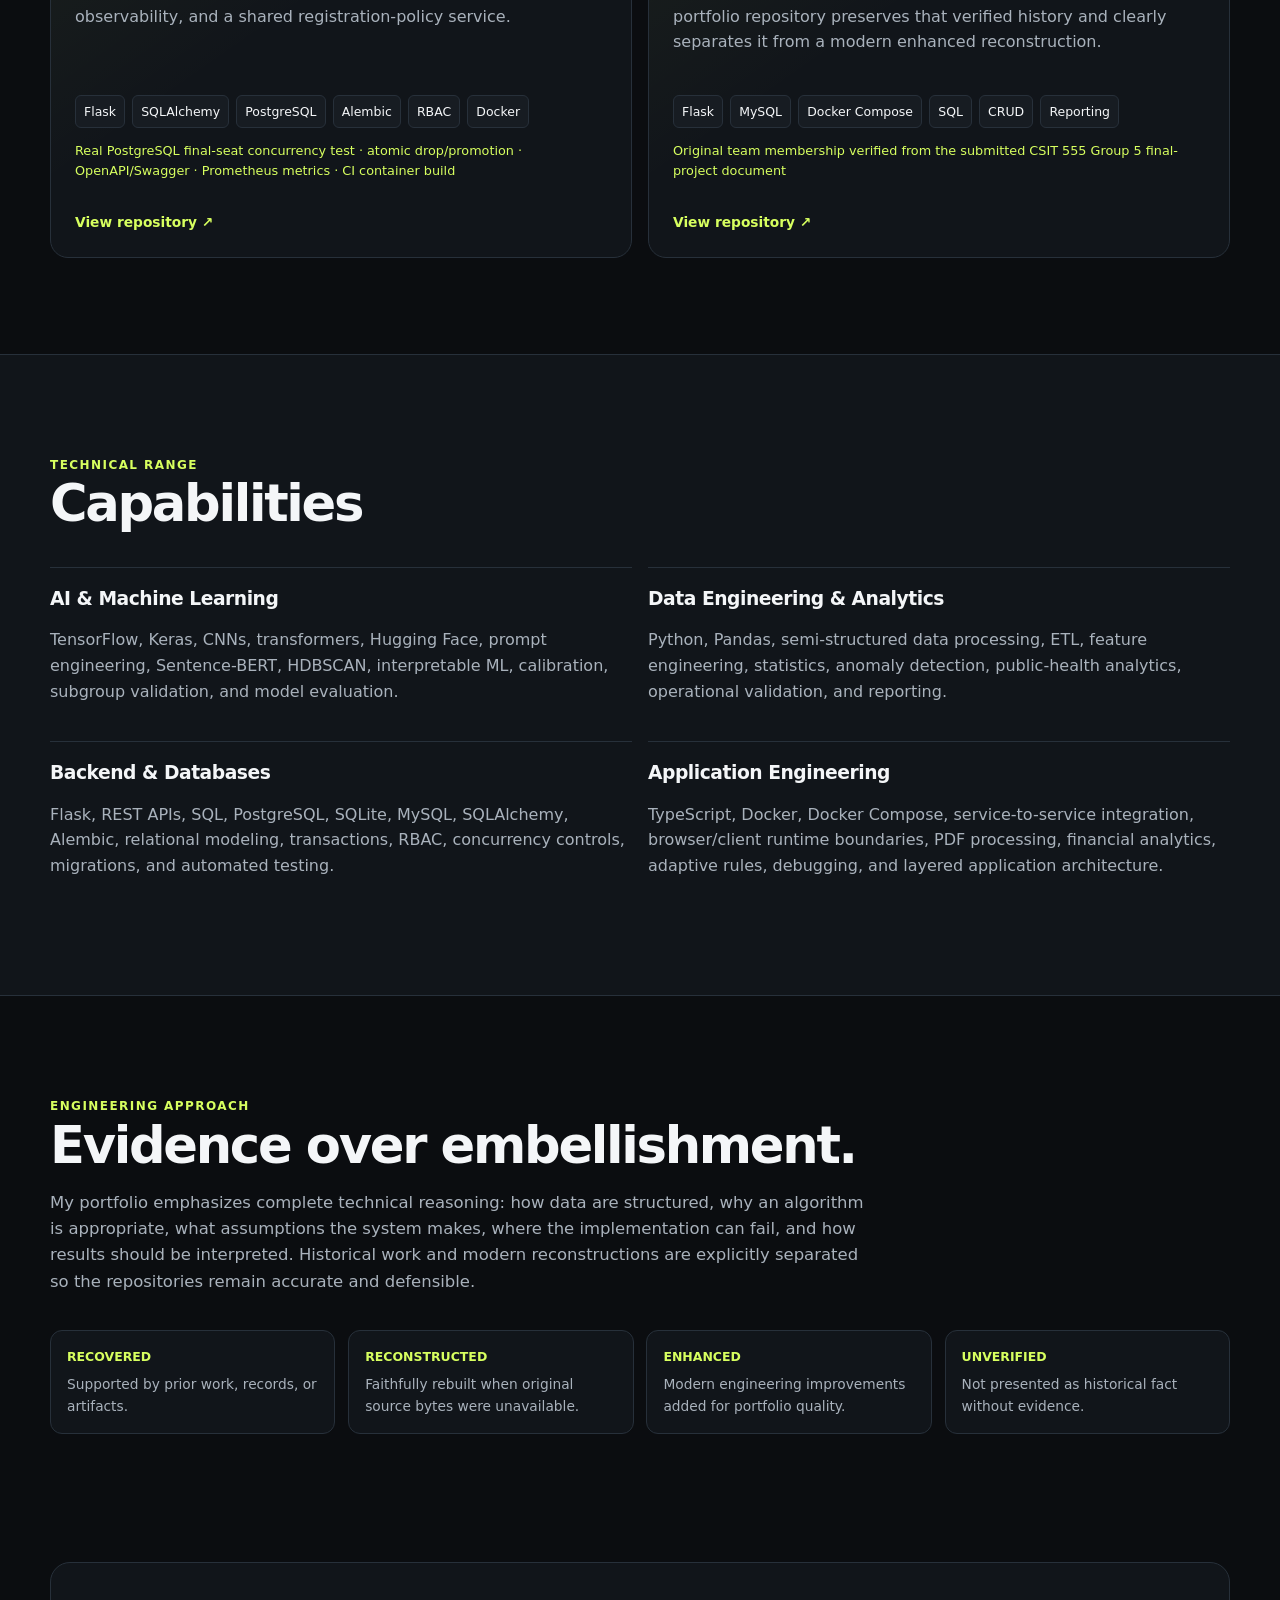
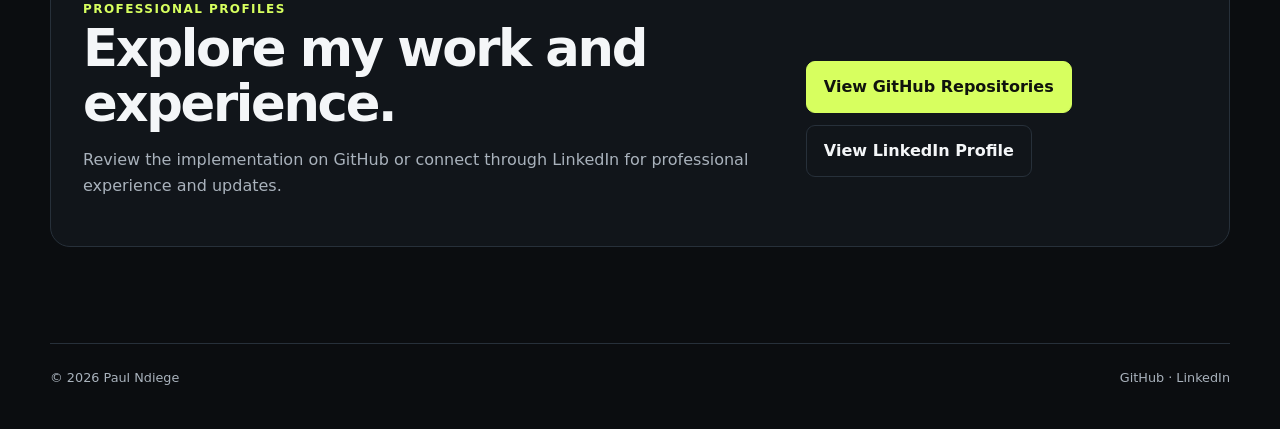
==== commit cc6e95ef: "Align GenAI portfolio card with verified implementation" ====
--- a/index.html
+++ b/index.html
@@ -71,10 +71,11 @@
         </article>
 
         <article class="project-card featured">
-          <div class="project-topline"><span class="project-number">01A</span><span class="tag">Generative AI</span></div>
+          <div class="project-topline"><span class="project-number">01A</span><span class="tag">Generative AI · NLP</span></div>
           <h3>GenAI Amazon Video Game Reviews</h3>
-          <p>NLP pipeline using Hugging Face, FLAN-T5, and BERT for review preprocessing, summarization, feature extraction, and 1–5 star sentiment analysis.</p>
-          <ul class="tech-list"><li>Python</li><li>Hugging Face</li><li>FLAN-T5</li><li>BERT</li><li>NLP</li></ul>
+          <p>Reconstructed and enhanced Amazon Reviews 2023 NLP pipeline using FLAN-T5 for prompt-conditioned cleaning, one-sentence summarization, and feature/issue extraction, with BERT-based 1–5 star sentiment inference and explicit ordinal evaluation.</p>
+          <ul class="tech-list"><li>Python</li><li>Hugging Face</li><li>FLAN-T5</li><li>BERT</li><li>scikit-learn</li><li>pytest</li></ul>
+          <div class="result-note">34-test suite across Python 3.11–3.13 · token-aware truncation · CSV/JSON/JSONL outputs · Ruff + dependency audit + full runtime compatibility gate</div>
           <div class="card-links"><a class="repo-link" href="https://github.com/PerpsAkach/genai-amazon-reviews" target="_blank" rel="noreferrer">View repository ↗</a></div>
         </article>
 
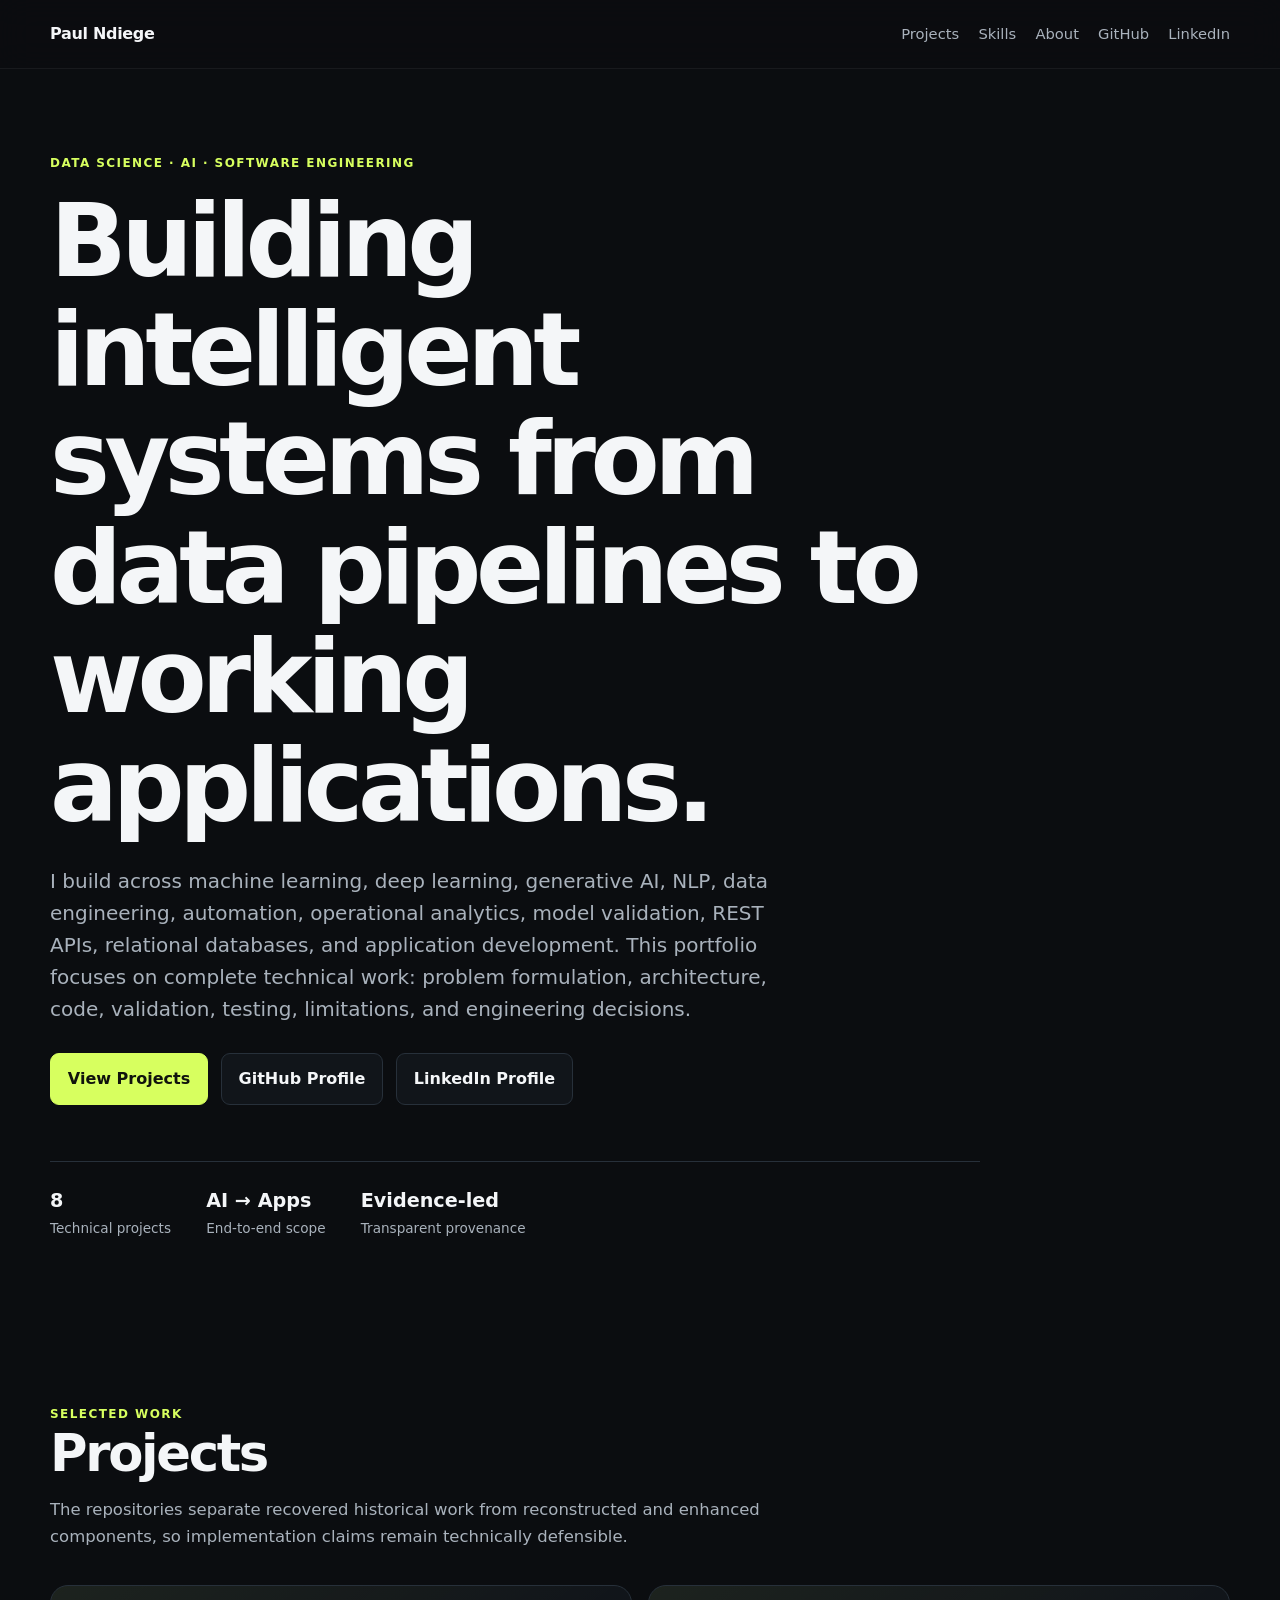
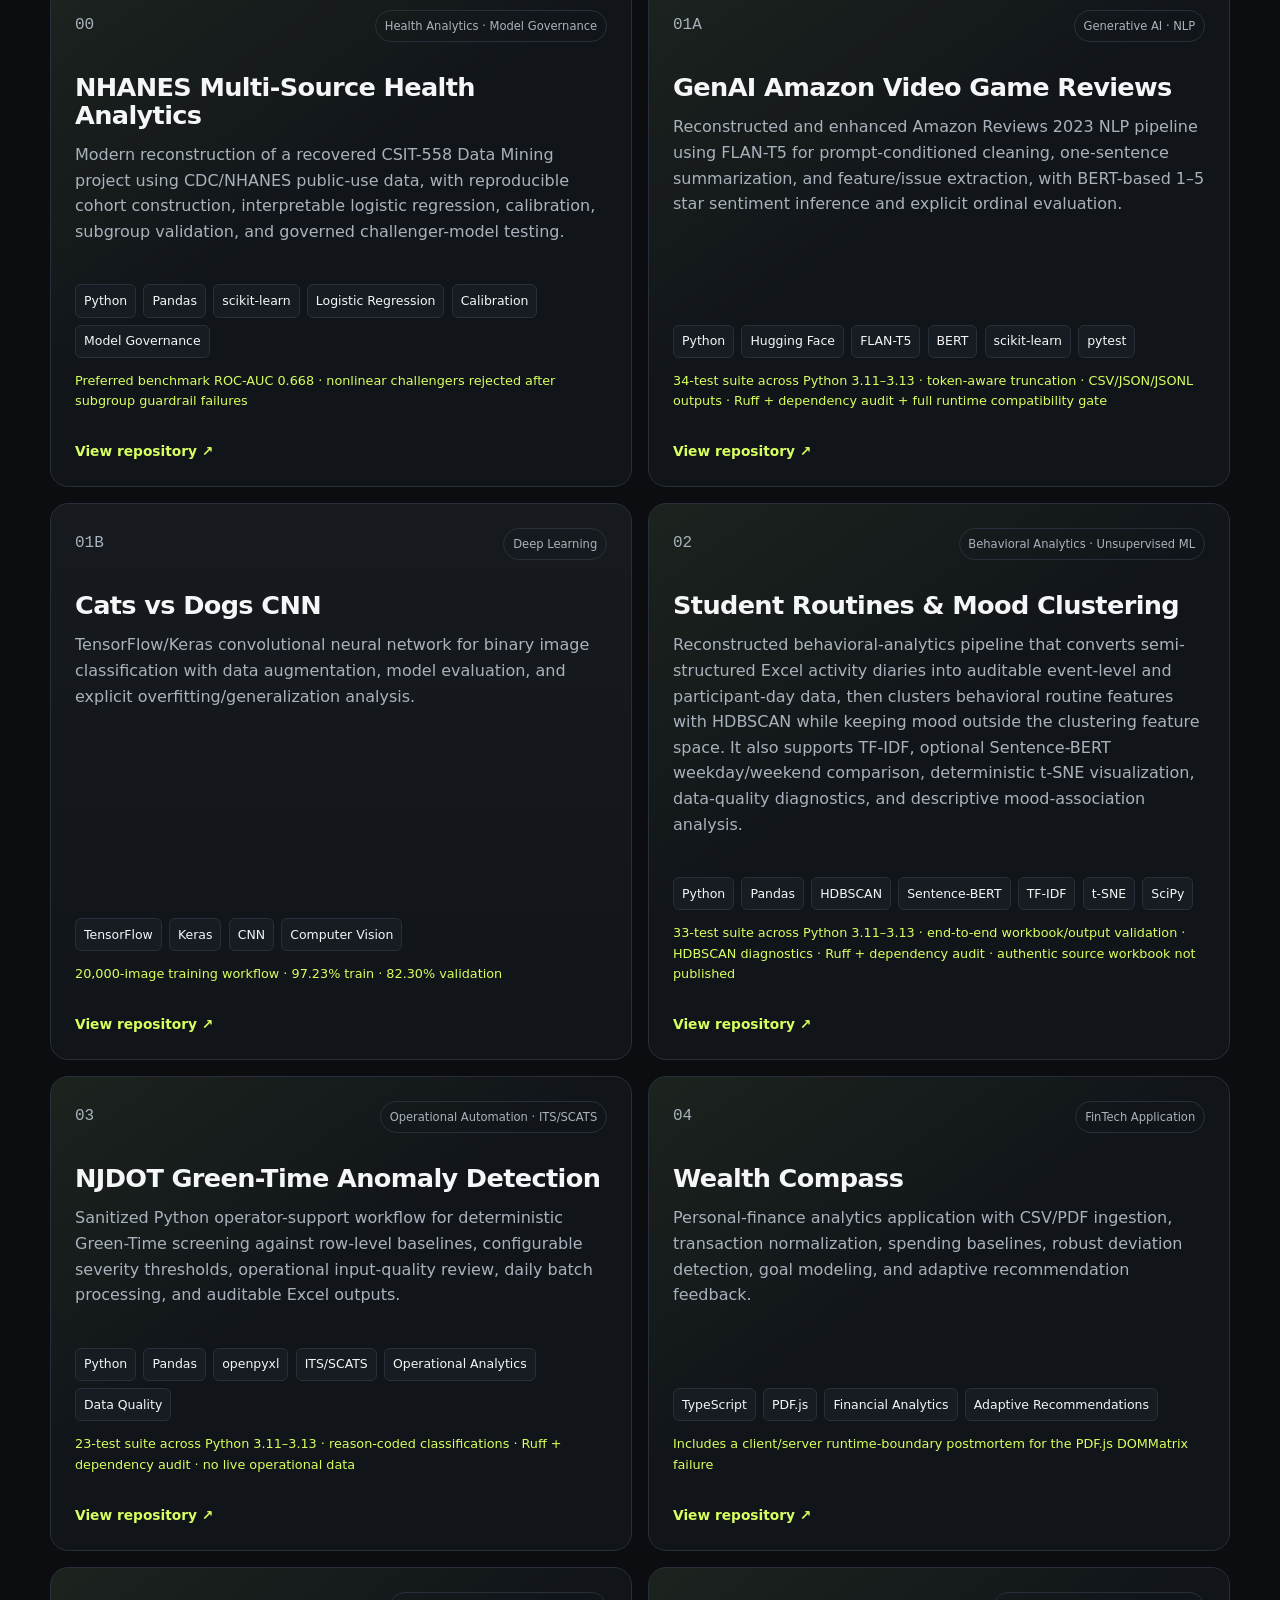
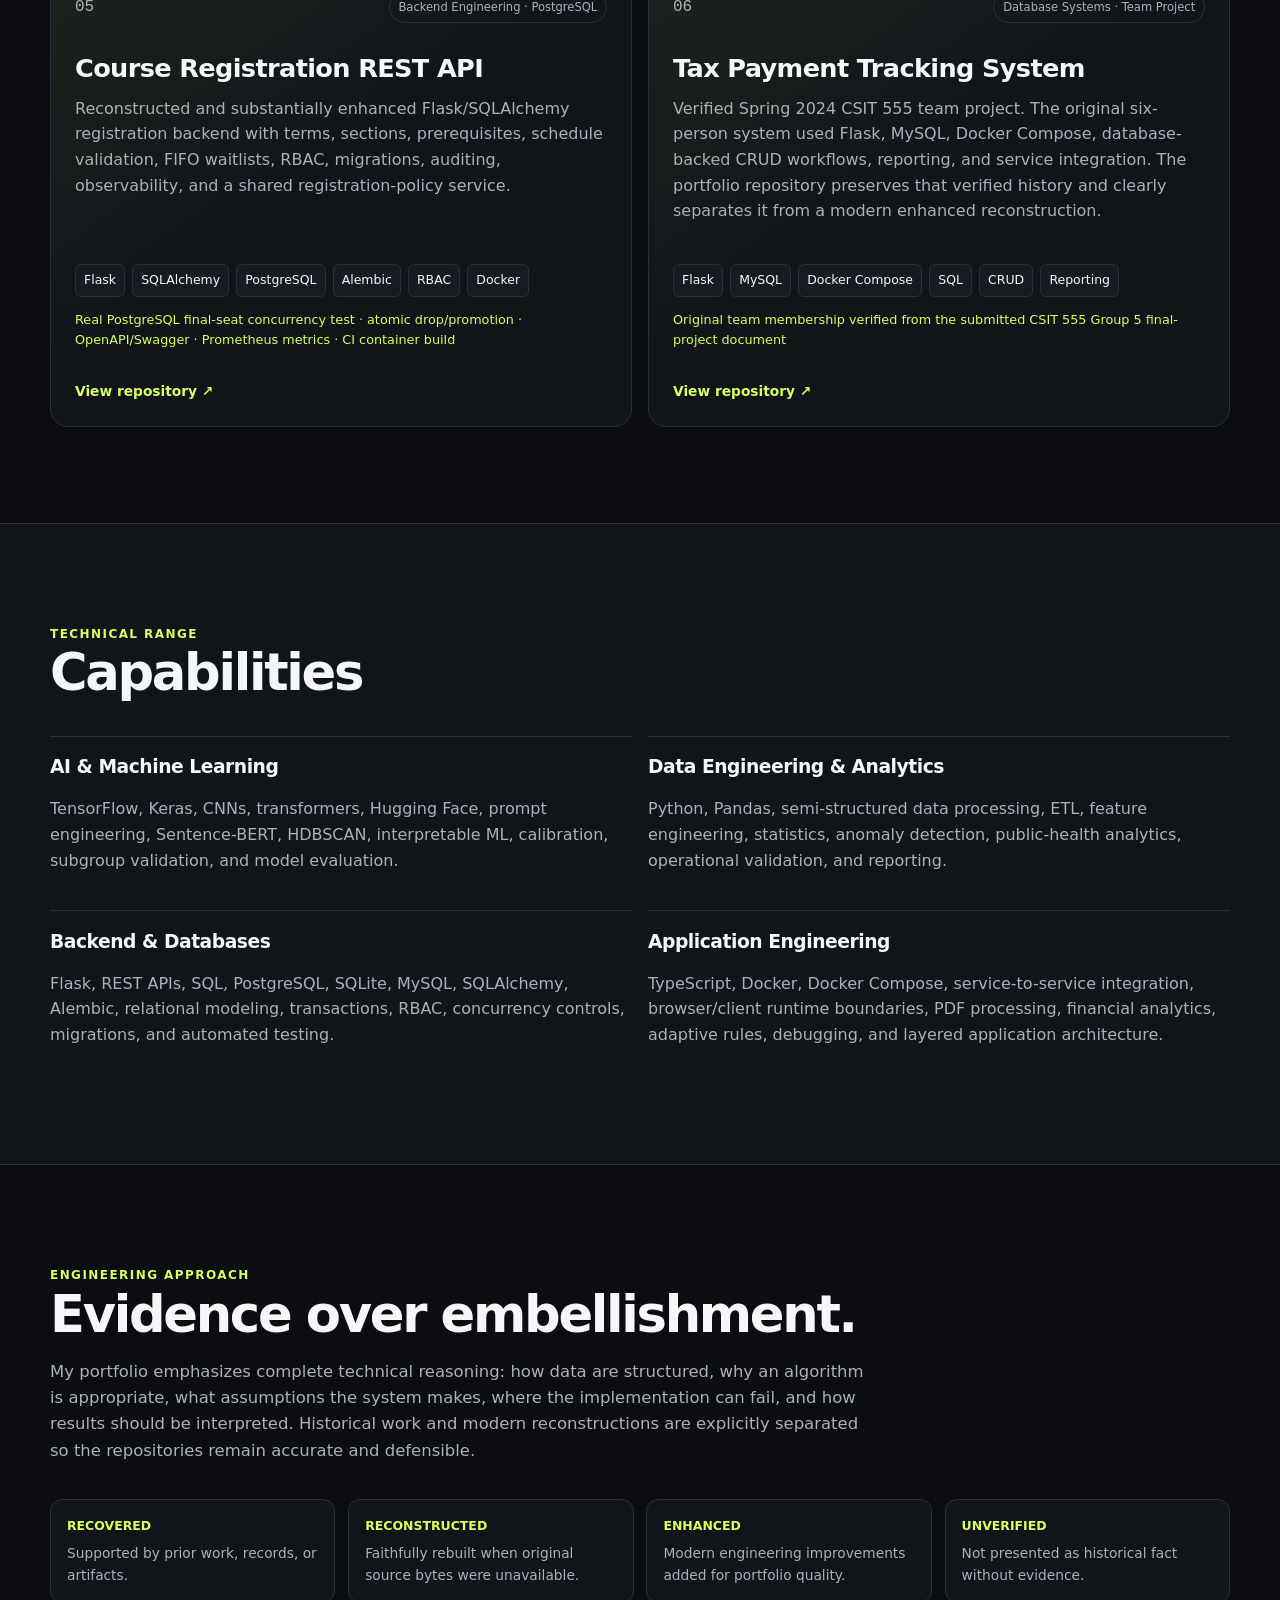
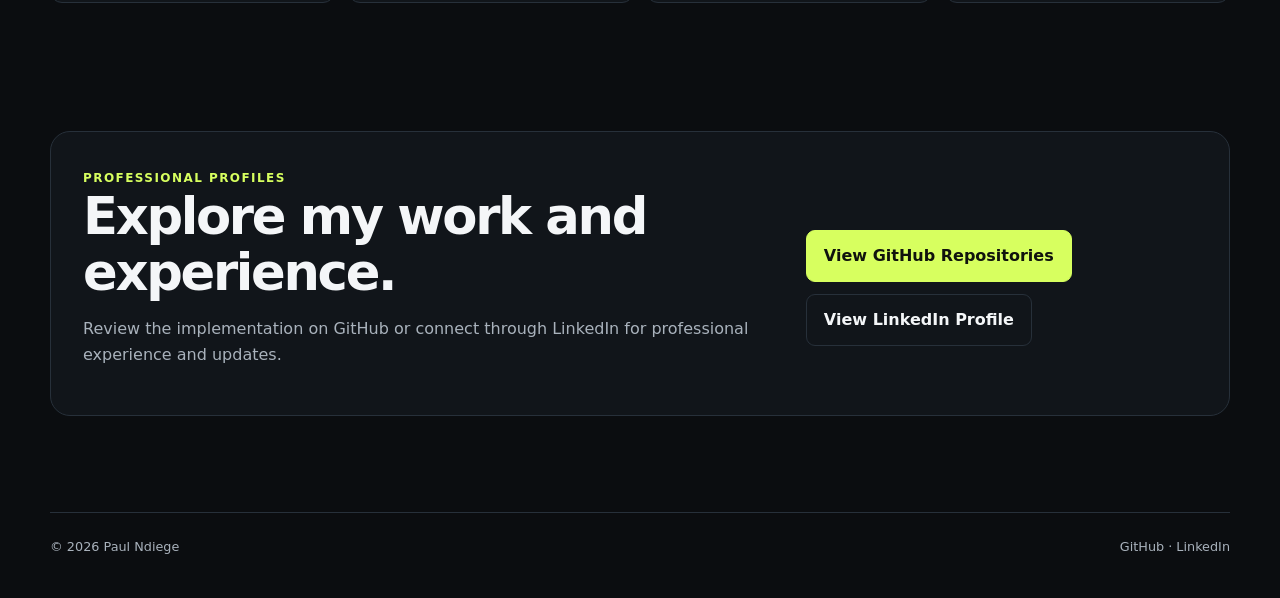
==== commit e9304679: "Align student routines portfolio card with verified implementation" ====
--- a/index.html
+++ b/index.html
@@ -88,11 +88,12 @@
           <div class="card-links"><a class="repo-link" href="https://github.com/PerpsAkach/cats-vs-dogs-cnn" target="_blank" rel="noreferrer">View repository ↗</a></div>
         </article>
 
-        <article class="project-card">
-          <div class="project-topline"><span class="project-number">02</span><span class="tag">Unsupervised ML</span></div>
+        <article class="project-card featured">
+          <div class="project-topline"><span class="project-number">02</span><span class="tag">Behavioral Analytics · Unsupervised ML</span></div>
           <h3>Student Routines & Mood Clustering</h3>
-          <p>Data-engineering and behavioral-analytics pipeline that converts semi-structured activity logs into event-level data and applies TF-IDF, Sentence-BERT, HDBSCAN, t-SNE, and statistical analysis.</p>
-          <ul class="tech-list"><li>SBERT</li><li>HDBSCAN</li><li>t-SNE</li><li>TF-IDF</li><li>Pandas</li></ul>
+          <p>Reconstructed behavioral-analytics pipeline that converts semi-structured Excel activity diaries into auditable event-level and participant-day data, then clusters behavioral routine features with HDBSCAN while keeping mood outside the clustering feature space. It also supports TF-IDF, optional Sentence-BERT weekday/weekend comparison, deterministic t-SNE visualization, data-quality diagnostics, and descriptive mood-association analysis.</p>
+          <ul class="tech-list"><li>Python</li><li>Pandas</li><li>HDBSCAN</li><li>Sentence-BERT</li><li>TF-IDF</li><li>t-SNE</li><li>SciPy</li></ul>
+          <div class="result-note">33-test suite across Python 3.11–3.13 · end-to-end workbook/output validation · HDBSCAN diagnostics · Ruff + dependency audit · authentic source workbook not published</div>
           <div class="card-links"><a class="repo-link" href="https://github.com/PerpsAkach/student-routines-mood-clustering" target="_blank" rel="noreferrer">View repository ↗</a></div>
         </article>
 
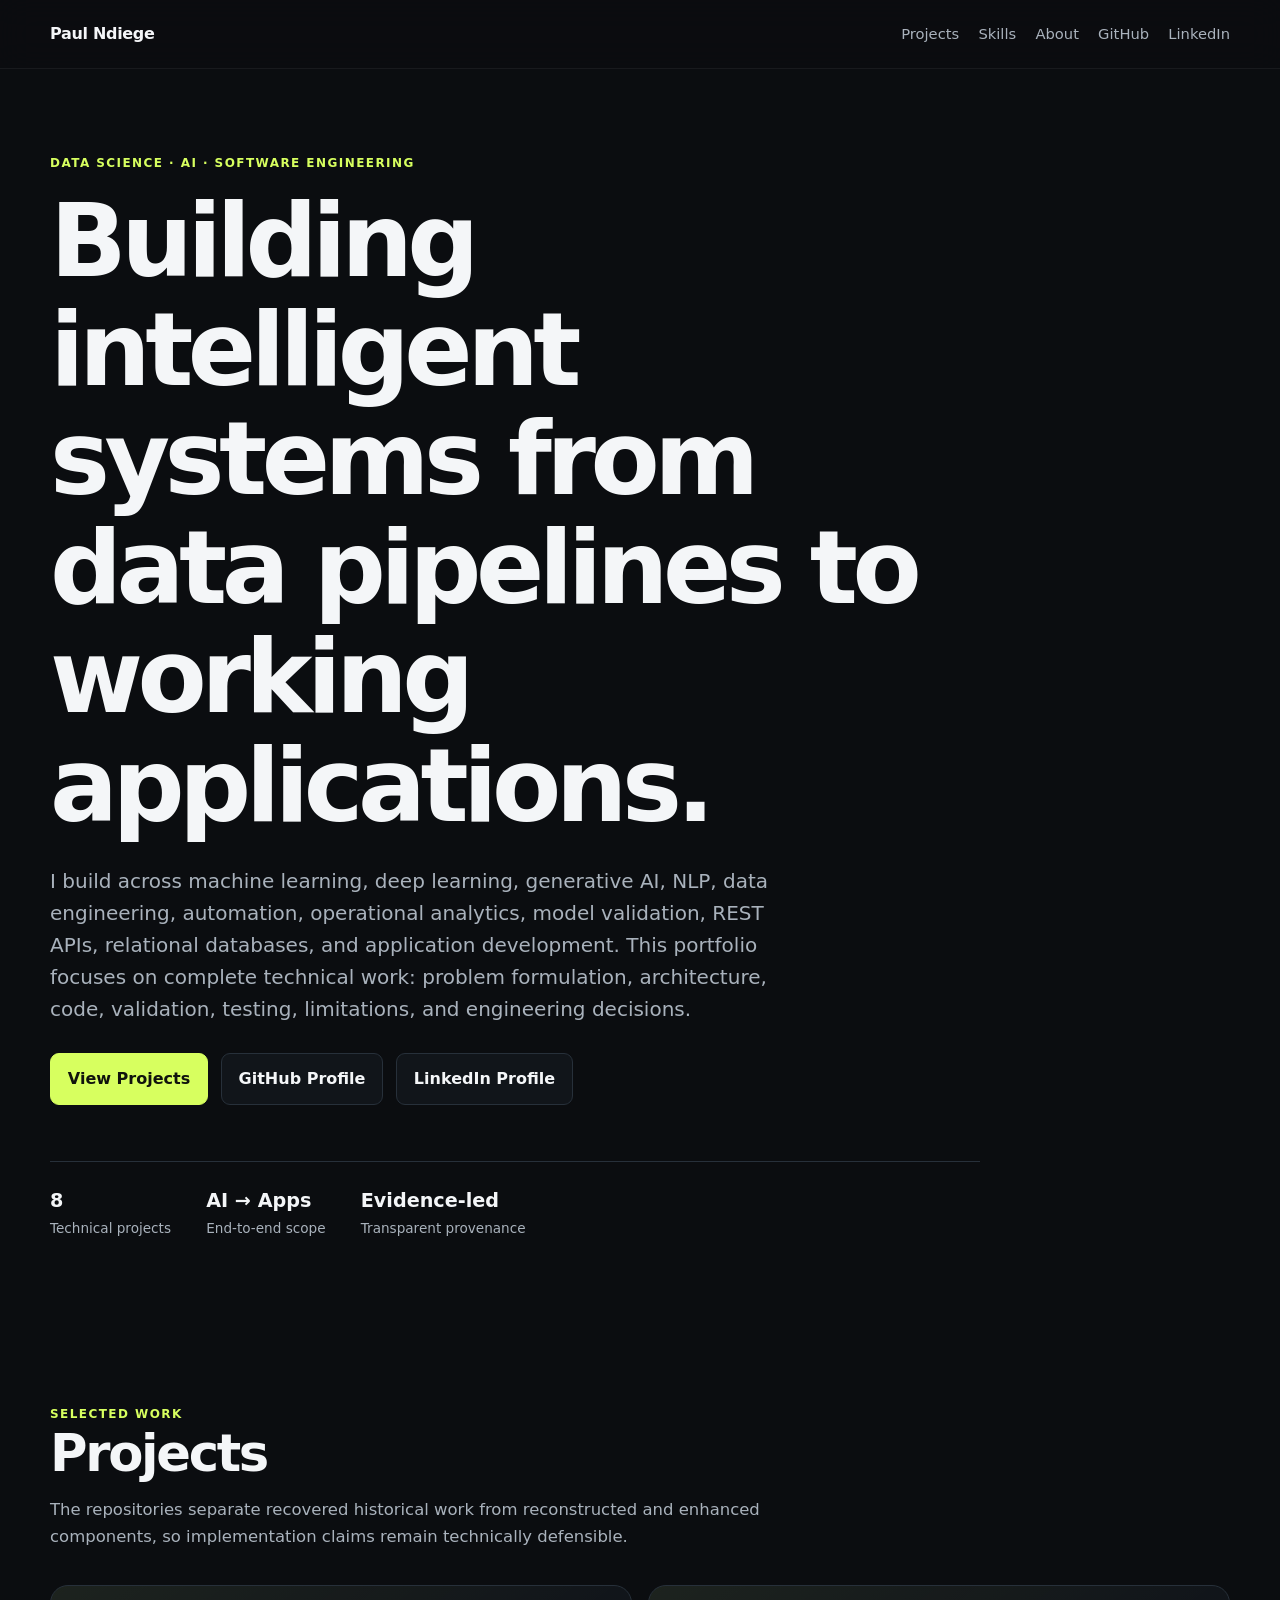
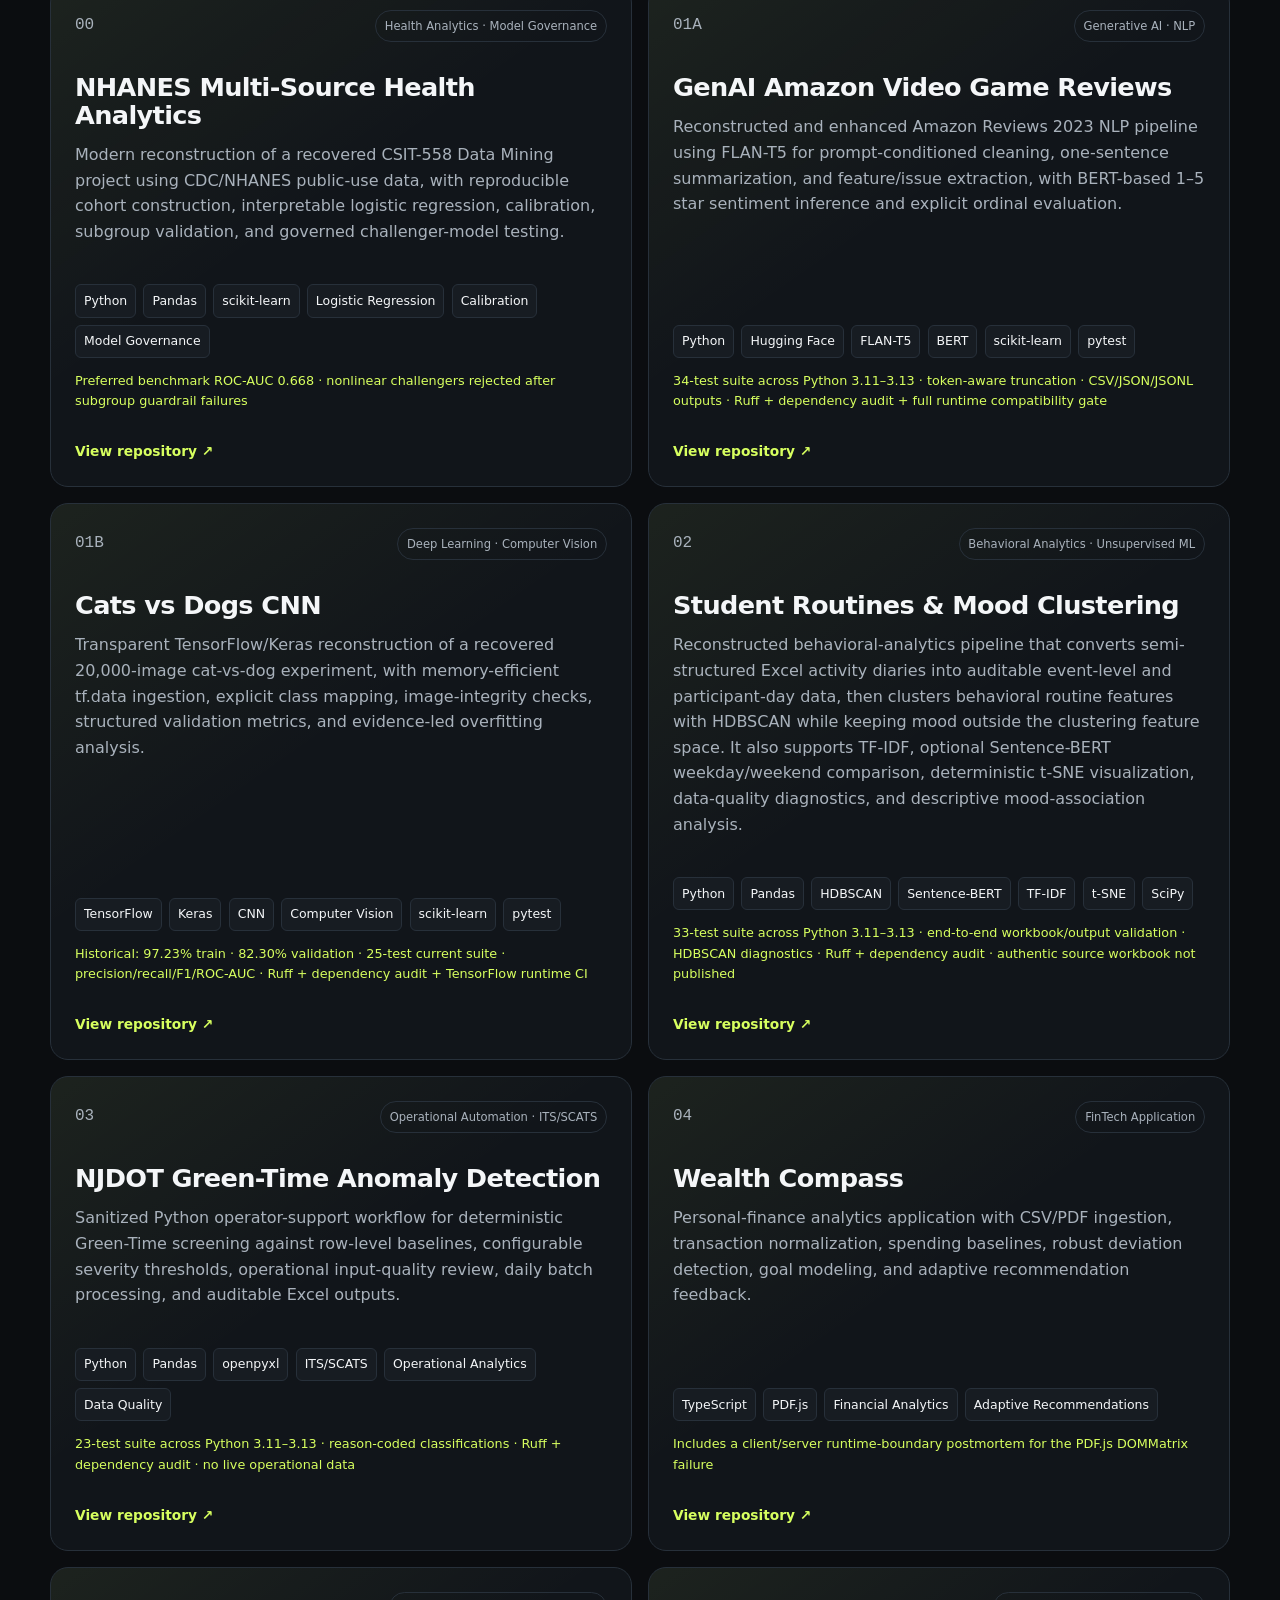
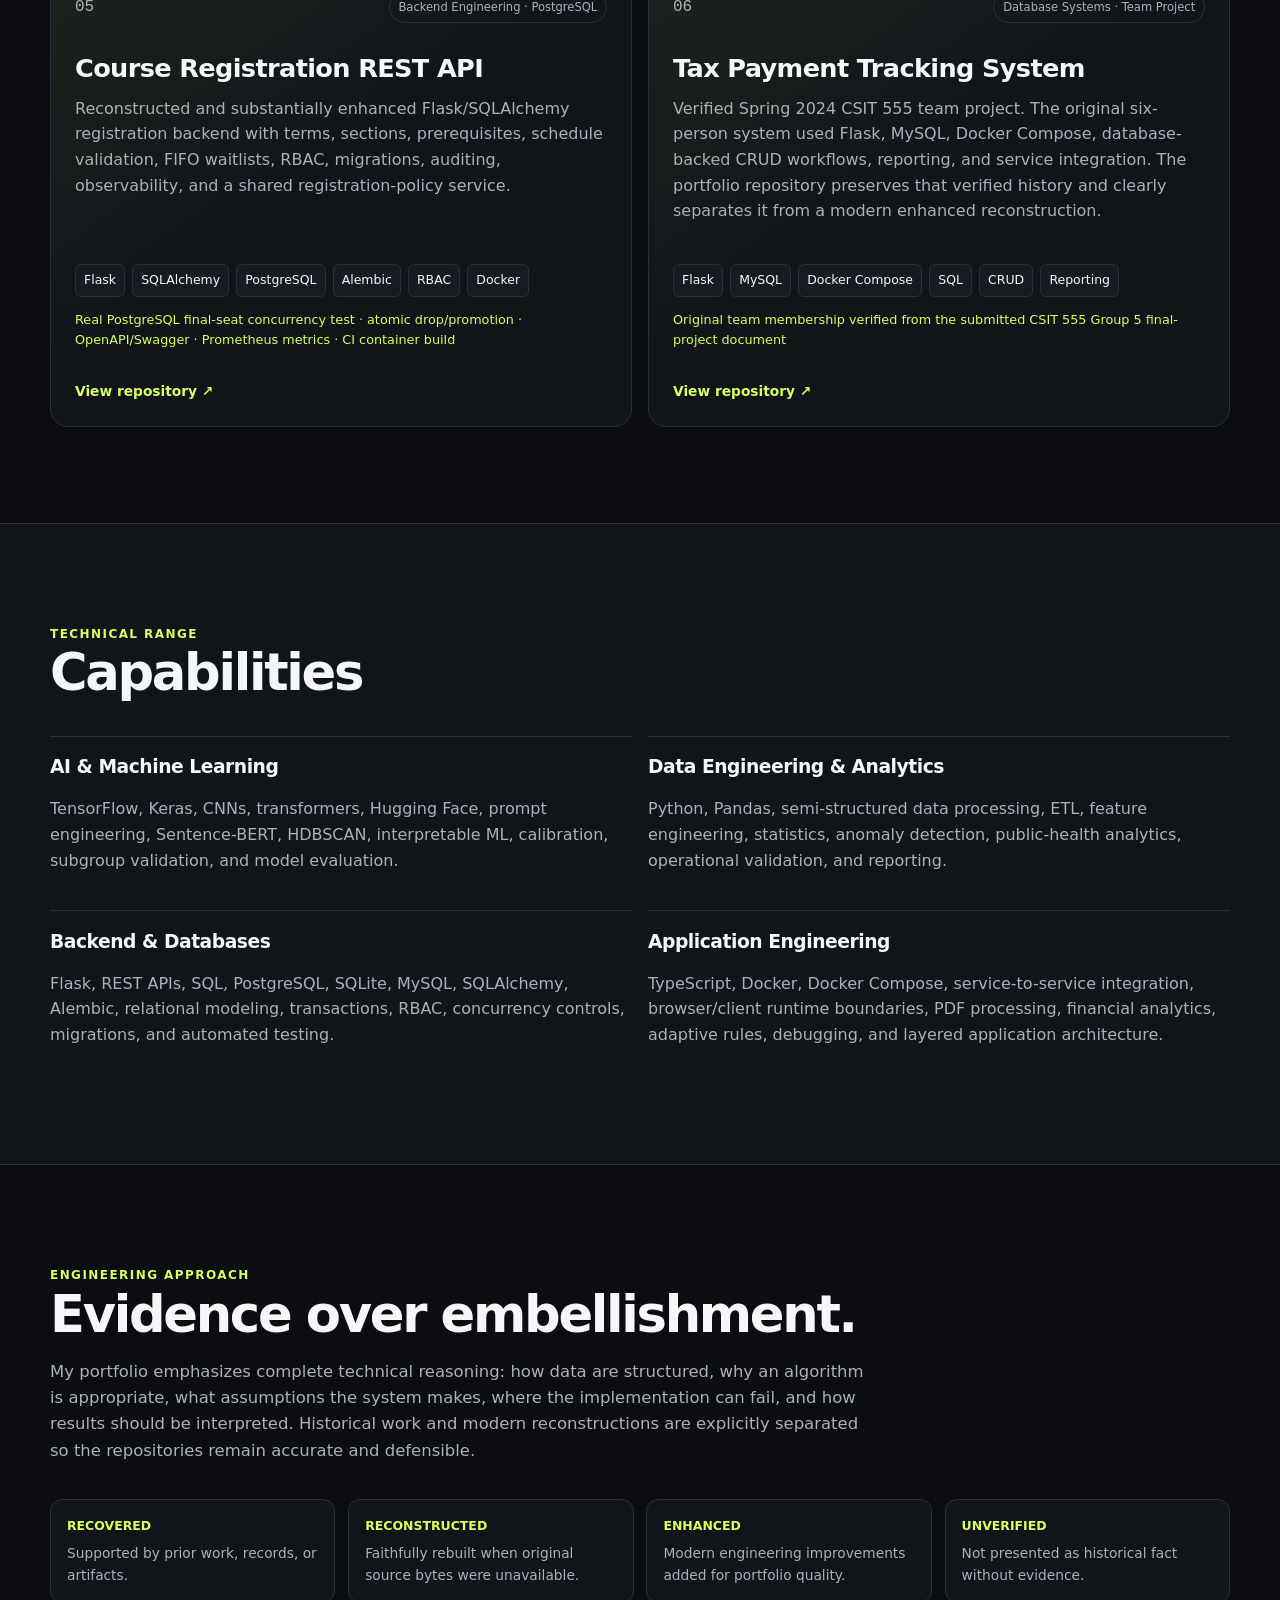
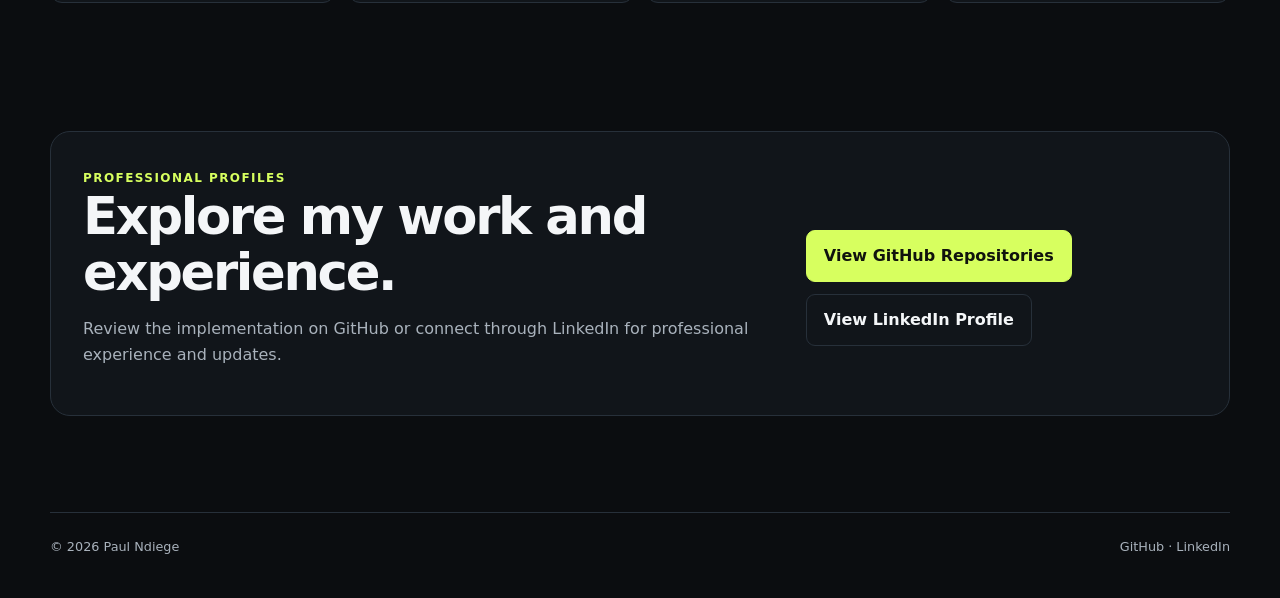
==== commit df12b01d: "Align Cats vs Dogs portfolio card with verified implementation" ====
--- a/index.html
+++ b/index.html
@@ -79,12 +79,12 @@
           <div class="card-links"><a class="repo-link" href="https://github.com/PerpsAkach/genai-amazon-reviews" target="_blank" rel="noreferrer">View repository ↗</a></div>
         </article>
 
-        <article class="project-card">
-          <div class="project-topline"><span class="project-number">01B</span><span class="tag">Deep Learning</span></div>
+        <article class="project-card featured">
+          <div class="project-topline"><span class="project-number">01B</span><span class="tag">Deep Learning · Computer Vision</span></div>
           <h3>Cats vs Dogs CNN</h3>
-          <p>TensorFlow/Keras convolutional neural network for binary image classification with data augmentation, model evaluation, and explicit overfitting/generalization analysis.</p>
-          <ul class="tech-list"><li>TensorFlow</li><li>Keras</li><li>CNN</li><li>Computer Vision</li></ul>
-          <div class="result-note">20,000-image training workflow · 97.23% train · 82.30% validation</div>
+          <p>Transparent TensorFlow/Keras reconstruction of a recovered 20,000-image cat-vs-dog experiment, with memory-efficient tf.data ingestion, explicit class mapping, image-integrity checks, structured validation metrics, and evidence-led overfitting analysis.</p>
+          <ul class="tech-list"><li>TensorFlow</li><li>Keras</li><li>CNN</li><li>Computer Vision</li><li>scikit-learn</li><li>pytest</li></ul>
+          <div class="result-note">Historical: 97.23% train · 82.30% validation · 25-test current suite · precision/recall/F1/ROC-AUC · Ruff + dependency audit + TensorFlow runtime CI</div>
           <div class="card-links"><a class="repo-link" href="https://github.com/PerpsAkach/cats-vs-dogs-cnn" target="_blank" rel="noreferrer">View repository ↗</a></div>
         </article>
 
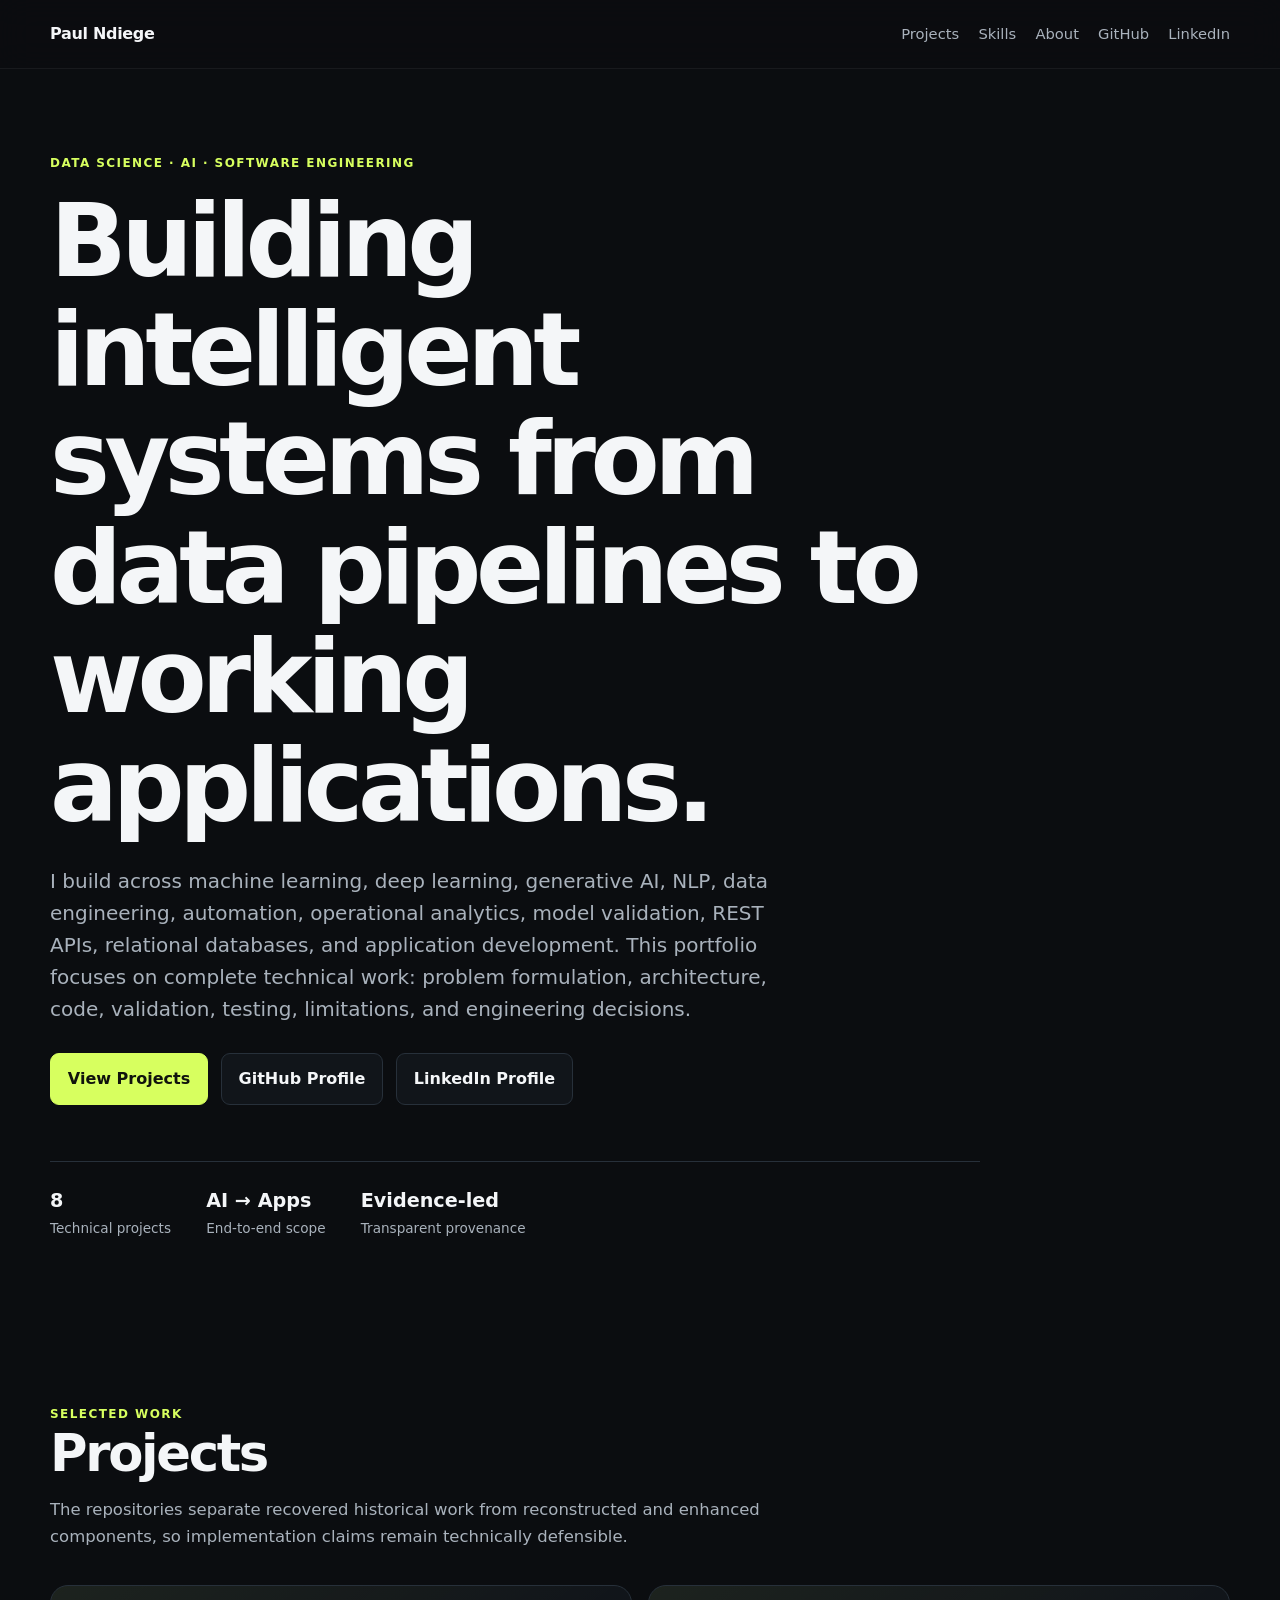
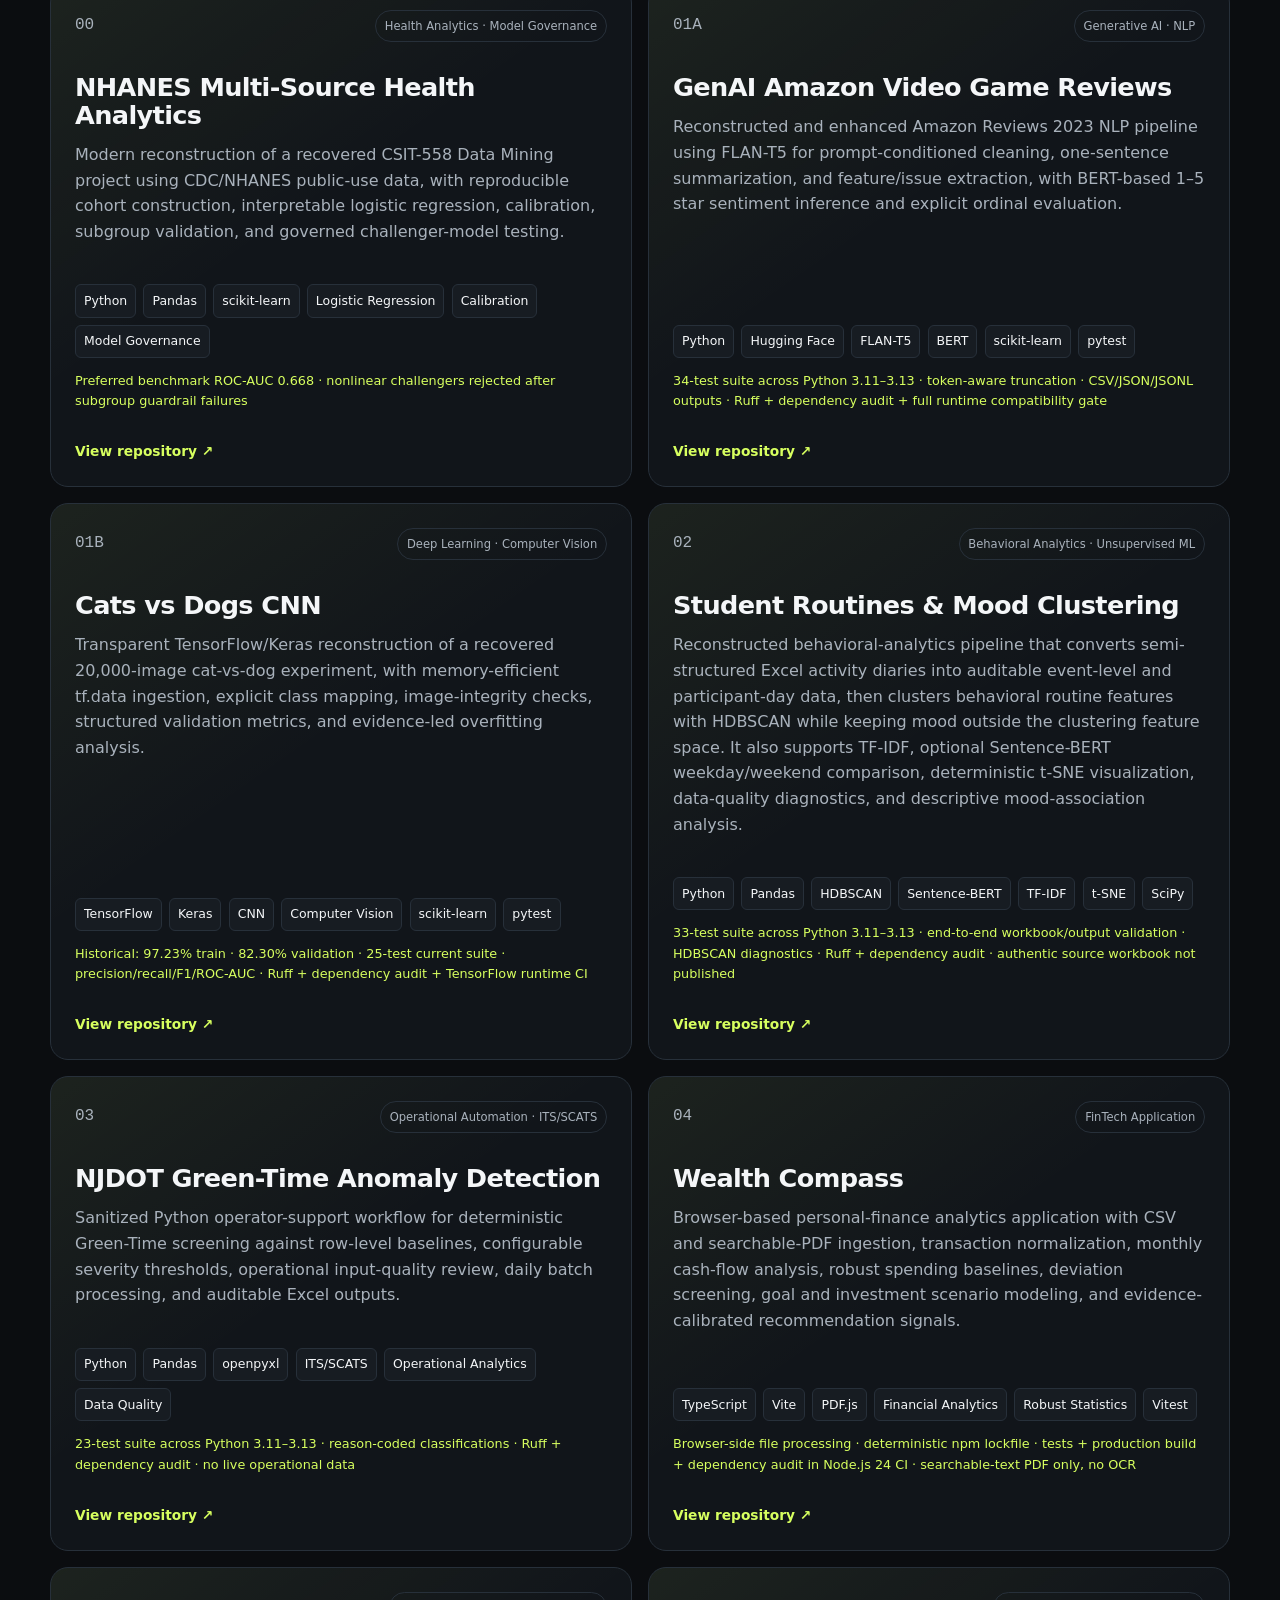
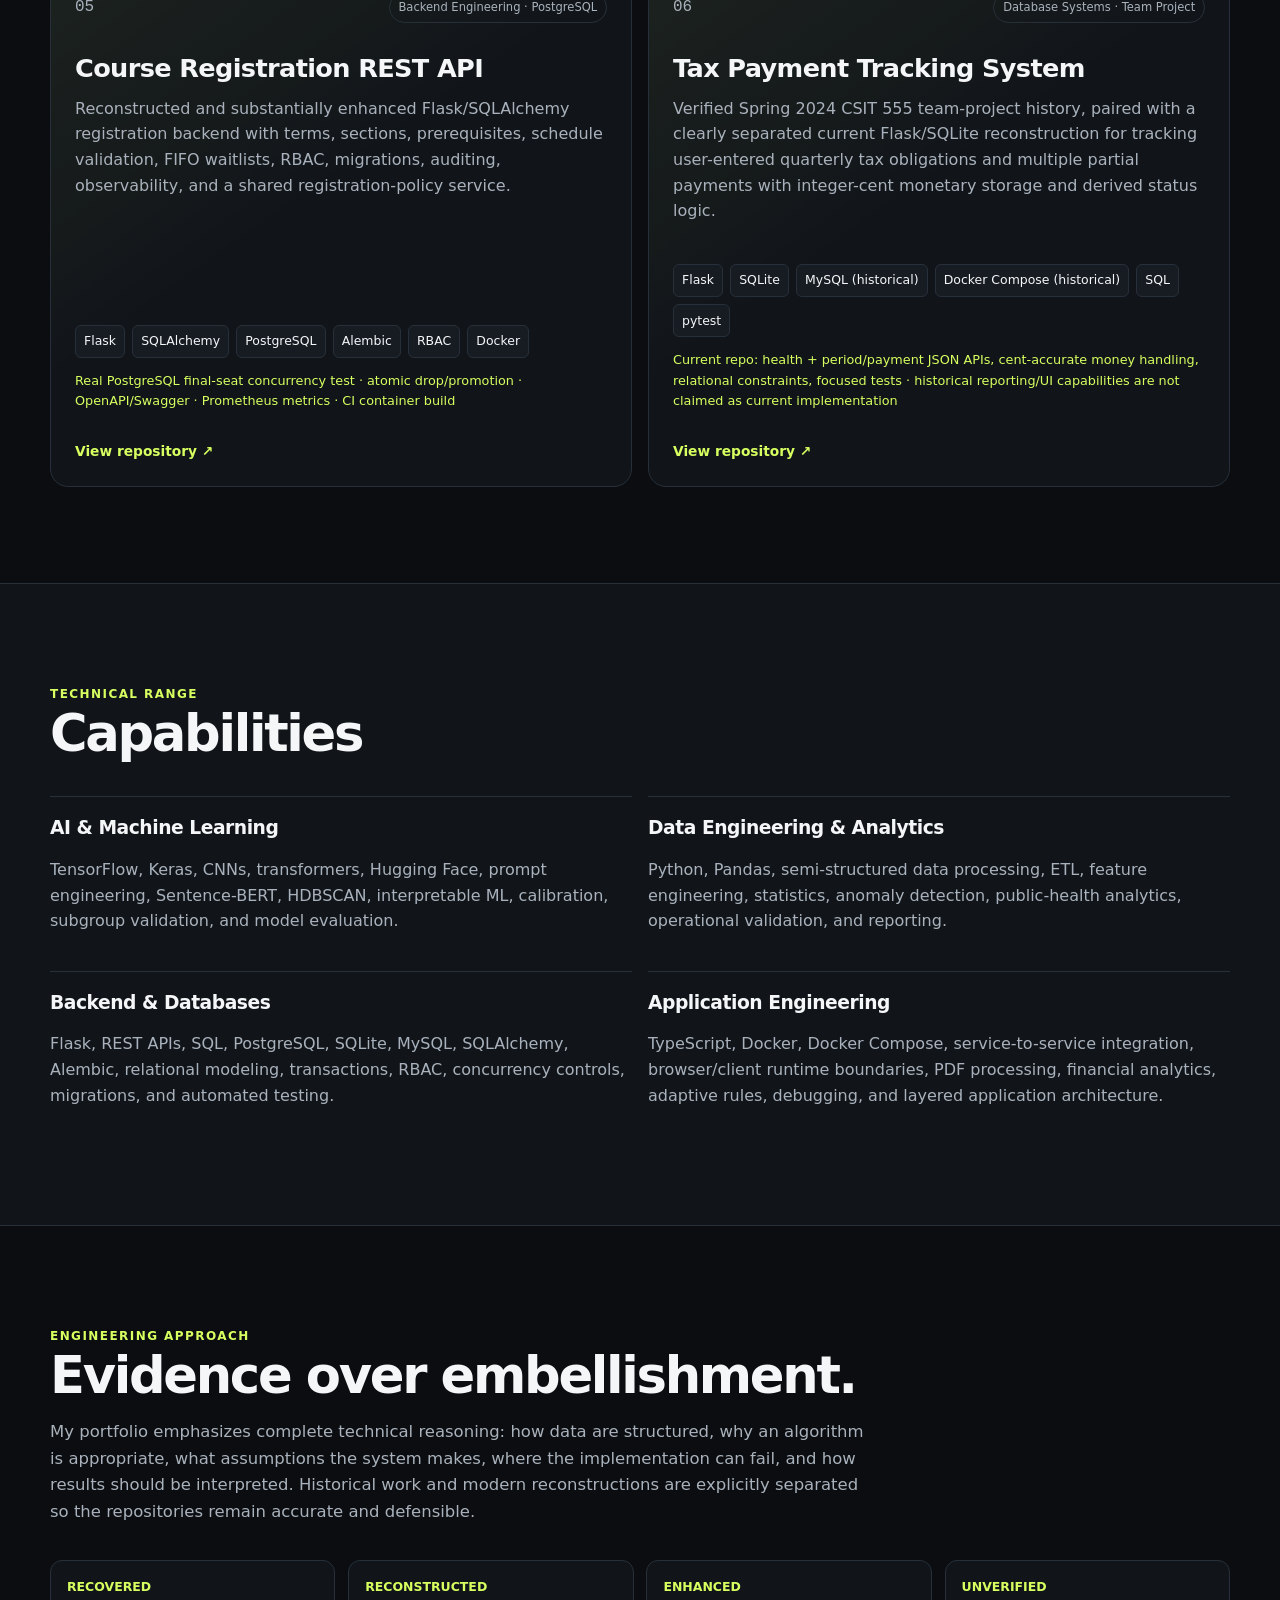
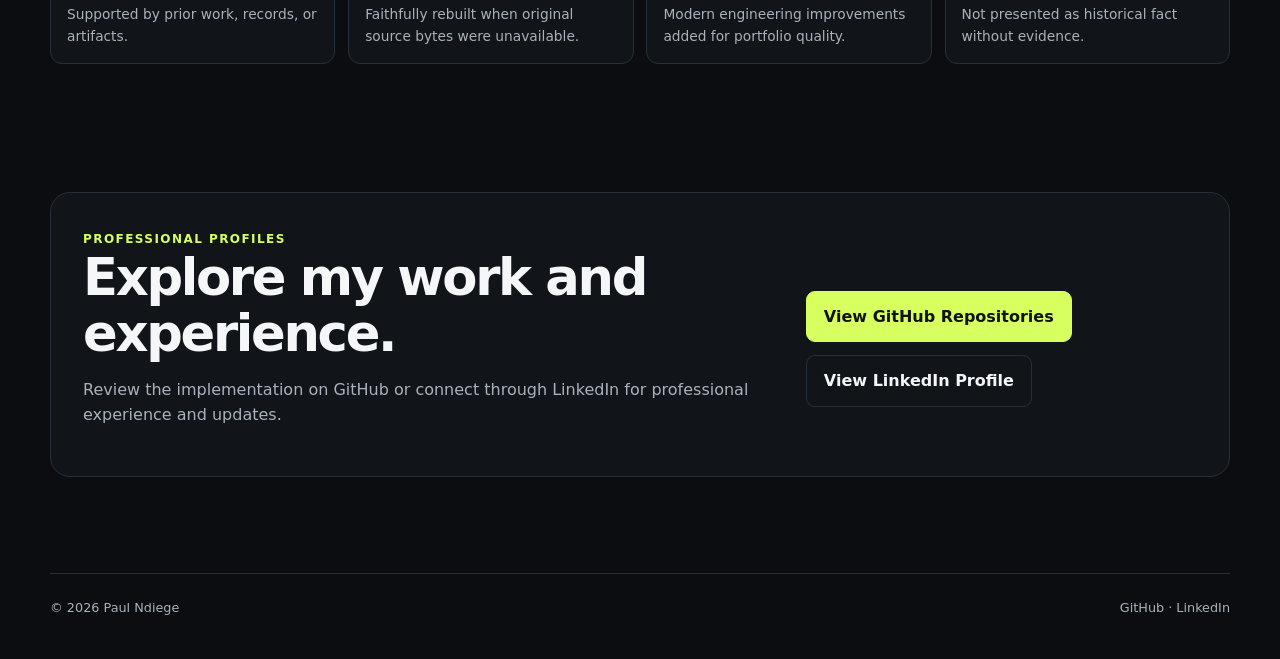
==== commit 6847c226: "Synchronize Wealth Compass and Tax Tracker portfolio claims" ====
--- a/index.html
+++ b/index.html
@@ -109,9 +109,9 @@
         <article class="project-card featured">
           <div class="project-topline"><span class="project-number">04</span><span class="tag">FinTech Application</span></div>
           <h3>Wealth Compass</h3>
-          <p>Personal-finance analytics application with CSV/PDF ingestion, transaction normalization, spending baselines, robust deviation detection, goal modeling, and adaptive recommendation feedback.</p>
-          <ul class="tech-list"><li>TypeScript</li><li>PDF.js</li><li>Financial Analytics</li><li>Adaptive Recommendations</li></ul>
-          <div class="result-note">Includes a client/server runtime-boundary postmortem for the PDF.js DOMMatrix failure</div>
+          <p>Browser-based personal-finance analytics application with CSV and searchable-PDF ingestion, transaction normalization, monthly cash-flow analysis, robust spending baselines, deviation screening, goal and investment scenario modeling, and evidence-calibrated recommendation signals.</p>
+          <ul class="tech-list"><li>TypeScript</li><li>Vite</li><li>PDF.js</li><li>Financial Analytics</li><li>Robust Statistics</li><li>Vitest</li></ul>
+          <div class="result-note">Browser-side file processing · deterministic npm lockfile · tests + production build + dependency audit in Node.js 24 CI · searchable-text PDF only, no OCR</div>
           <div class="card-links"><a class="repo-link" href="https://github.com/PerpsAkach/wealth-compass" target="_blank" rel="noreferrer">View repository ↗</a></div>
         </article>
 
@@ -127,13 +127,9 @@
         <article class="project-card featured">
           <div class="project-topline"><span class="project-number">06</span><span class="tag">Database Systems · Team Project</span></div>
           <h3>Tax Payment Tracking System</h3>
-          <p>
-            Verified Spring 2024 CSIT 555 team project. The original six-person system used Flask, MySQL,
-            Docker Compose, database-backed CRUD workflows, reporting, and service integration. The portfolio
-            repository preserves that verified history and clearly separates it from a modern enhanced reconstruction.
-          </p>
-          <ul class="tech-list"><li>Flask</li><li>MySQL</li><li>Docker Compose</li><li>SQL</li><li>CRUD</li><li>Reporting</li></ul>
-          <div class="result-note">Original team membership verified from the submitted CSIT 555 Group 5 final-project document</div>
+          <p>Verified Spring 2024 CSIT 555 team-project history, paired with a clearly separated current Flask/SQLite reconstruction for tracking user-entered quarterly tax obligations and multiple partial payments with integer-cent monetary storage and derived status logic.</p>
+          <ul class="tech-list"><li>Flask</li><li>SQLite</li><li>MySQL (historical)</li><li>Docker Compose (historical)</li><li>SQL</li><li>pytest</li></ul>
+          <div class="result-note">Current repo: health + period/payment JSON APIs, cent-accurate money handling, relational constraints, focused tests · historical reporting/UI capabilities are not claimed as current implementation</div>
           <div class="card-links"><a class="repo-link" href="https://github.com/PerpsAkach/tax-payment-tracker" target="_blank" rel="noreferrer">View repository ↗</a></div>
         </article>
       </div>
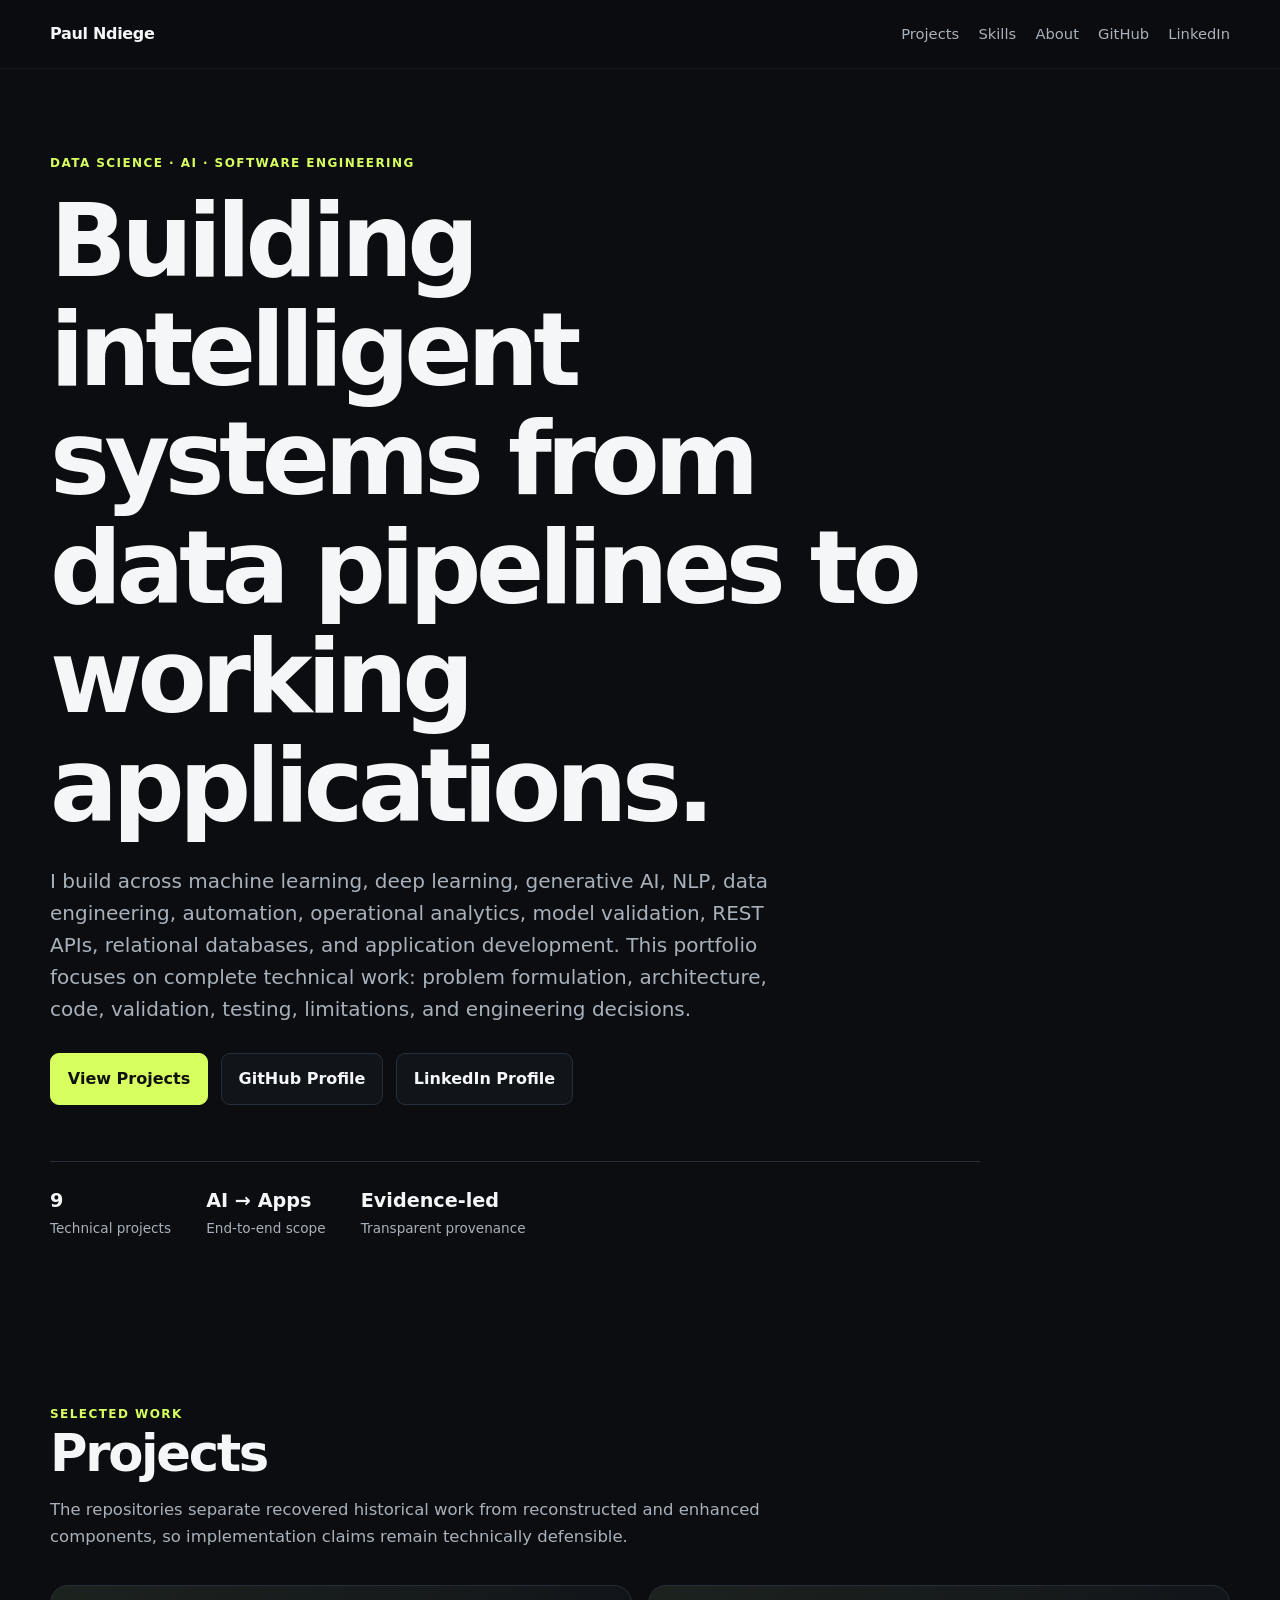
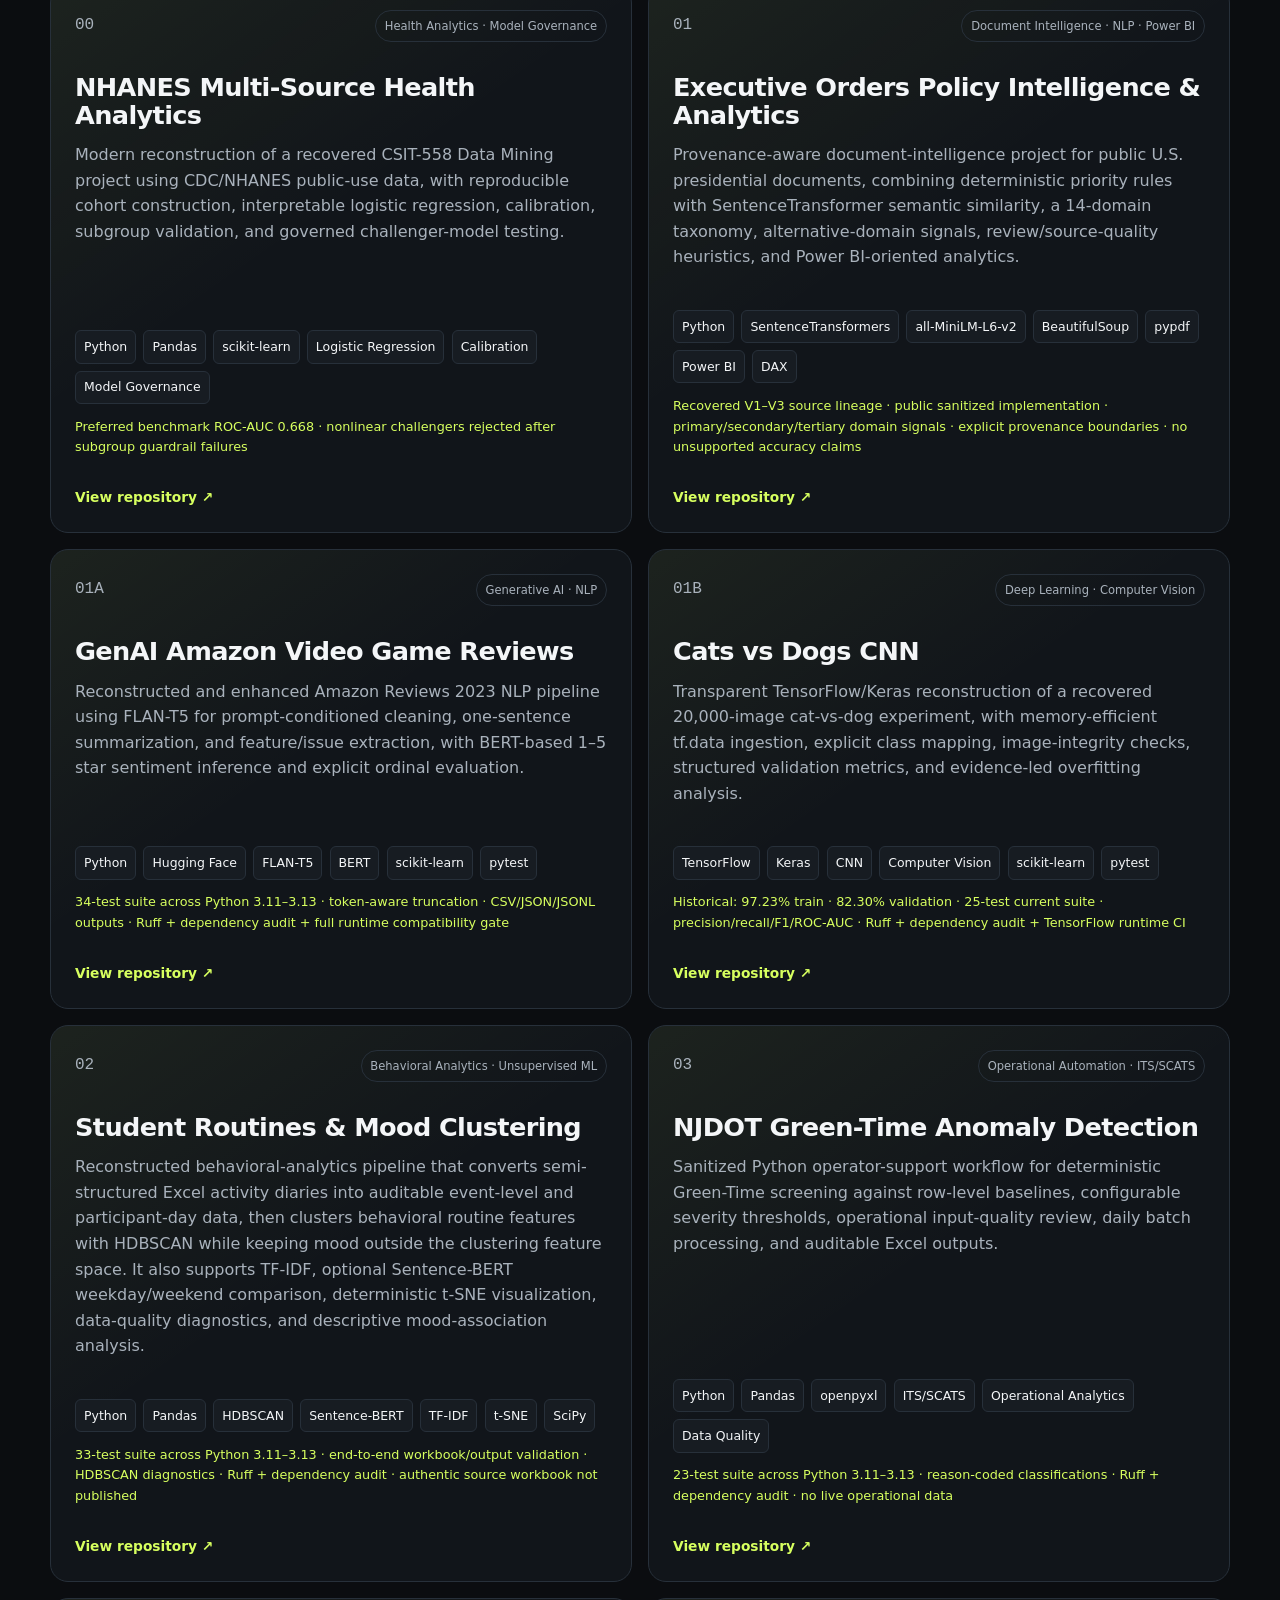
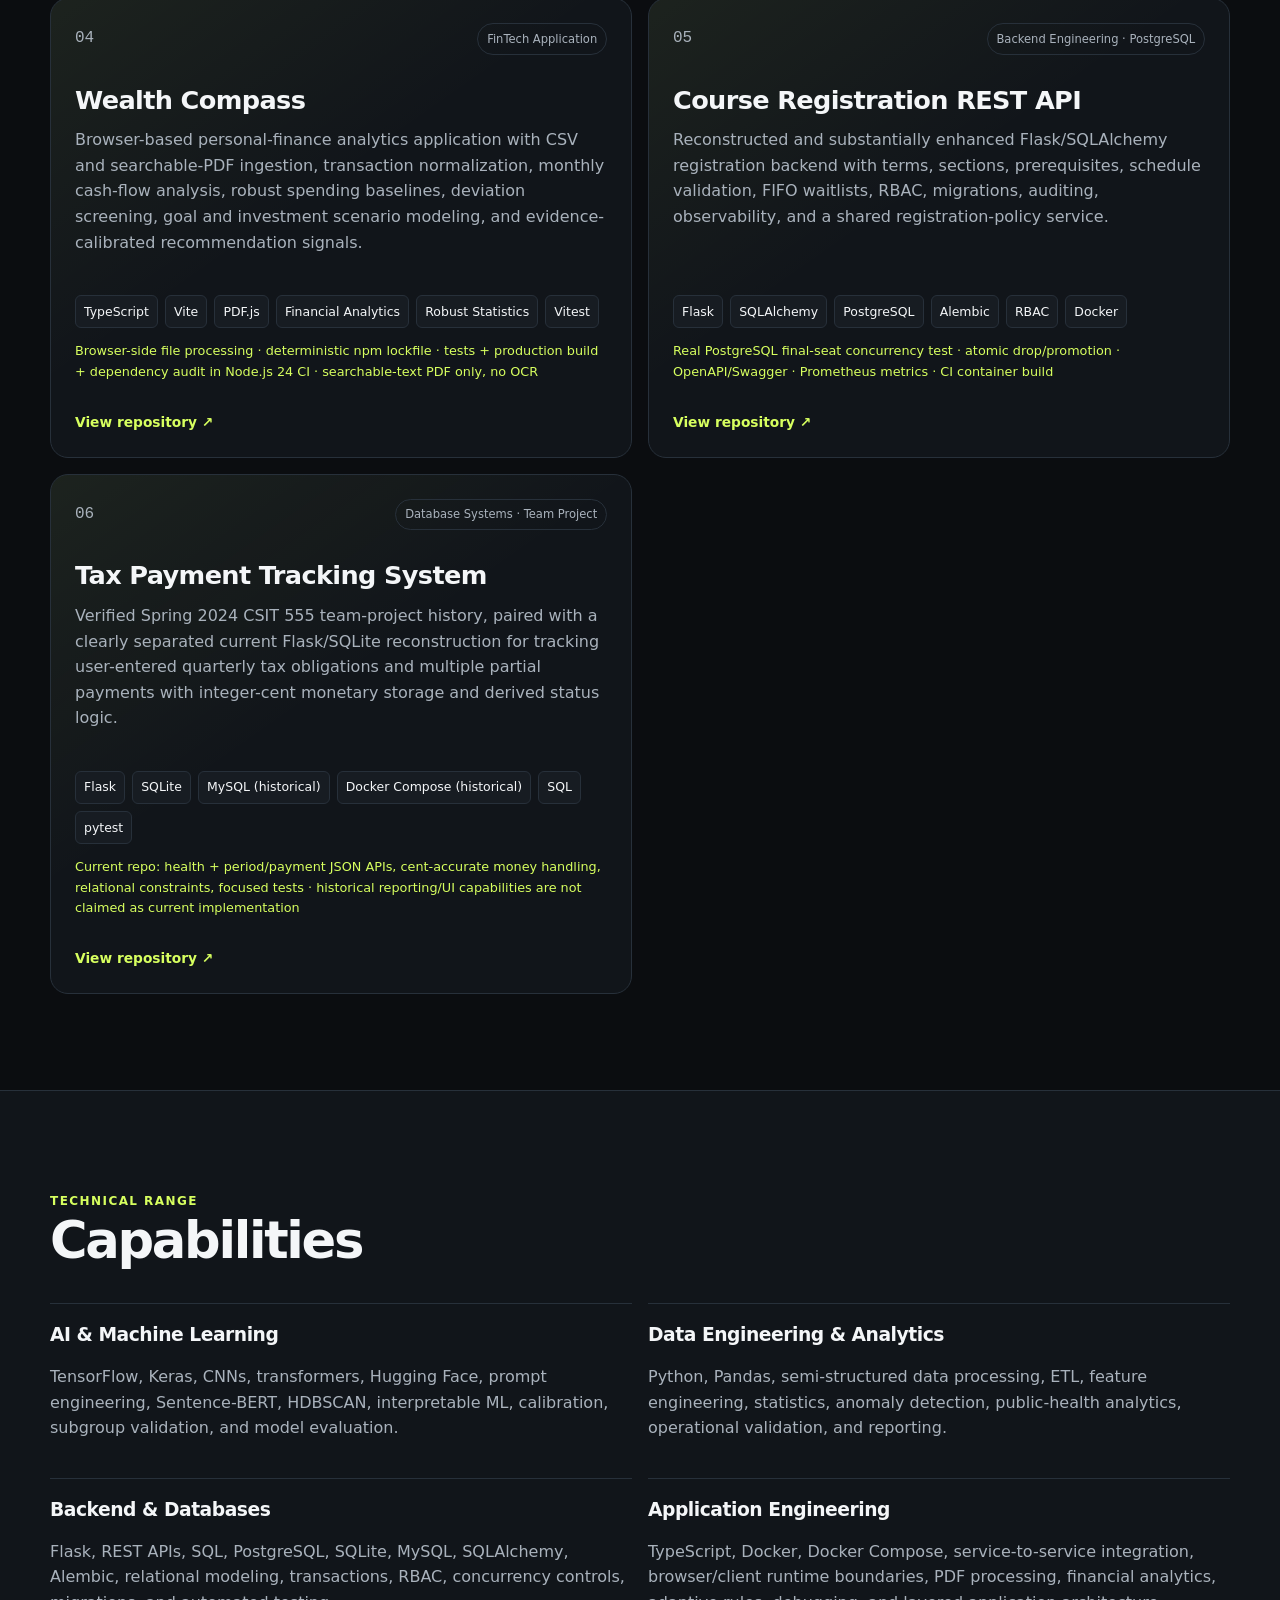
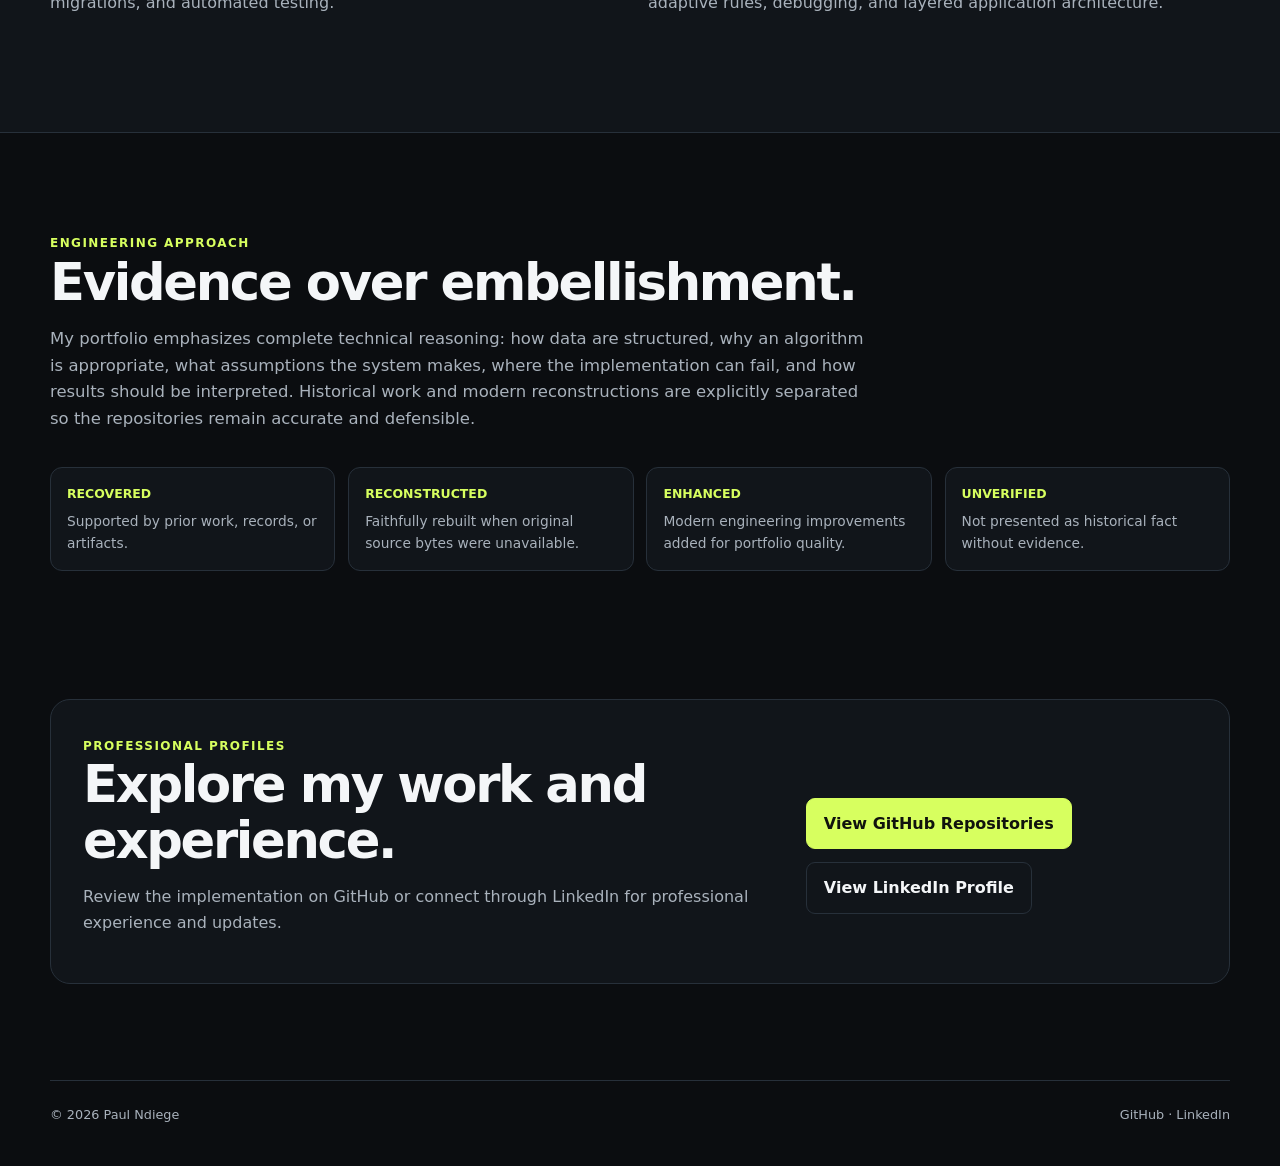
==== commit 43718d6e: "Add Executive Orders Policy Intelligence to portfolio" ====
--- a/index.html
+++ b/index.html
@@ -8,7 +8,8 @@
   <meta property="og:title" content="Paul Ndiege — Technical Portfolio" />
   <meta property="og:description" content="AI, machine learning, data engineering, automation, backend engineering, model validation, and application development projects." />
   <meta property="og:type" content="website" />
-  <meta property="og:url" content="https://PerpsAkach.github.io/" />
+  <meta property="og:url" content="https://perpsakach.github.io/" />
+  <link rel="canonical" href="https://perpsakach.github.io/" />
   <title>Paul Ndiege — Technical Portfolio</title>
   <link rel="stylesheet" href="styles.css" />
 </head>
@@ -43,7 +44,7 @@
           <a class="button secondary" href="https://www.linkedin.com/in/paul-akach-ndiege-3611a4148/" target="_blank" rel="noreferrer">LinkedIn Profile</a>
         </div>
         <div class="hero-metrics" aria-label="Portfolio summary">
-          <div><strong>8</strong><span>Technical projects</span></div>
+          <div><strong>9</strong><span>Technical projects</span></div>
           <div><strong>AI → Apps</strong><span>End-to-end scope</span></div>
           <div><strong>Evidence-led</strong><span>Transparent provenance</span></div>
         </div>
@@ -68,6 +69,15 @@
           <ul class="tech-list"><li>Python</li><li>Pandas</li><li>scikit-learn</li><li>Logistic Regression</li><li>Calibration</li><li>Model Governance</li></ul>
           <div class="result-note">Preferred benchmark ROC-AUC 0.668 · nonlinear challengers rejected after subgroup guardrail failures</div>
           <div class="card-links"><a class="repo-link" href="https://github.com/PerpsAkach/nhanes-health-analytics" target="_blank" rel="noreferrer">View repository ↗</a></div>
+        </article>
+
+        <article class="project-card featured">
+          <div class="project-topline"><span class="project-number">01</span><span class="tag">Document Intelligence · NLP · Power BI</span></div>
+          <h3>Executive Orders Policy Intelligence & Analytics</h3>
+          <p>Provenance-aware document-intelligence project for public U.S. presidential documents, combining deterministic priority rules with SentenceTransformer semantic similarity, a 14-domain taxonomy, alternative-domain signals, review/source-quality heuristics, and Power BI-oriented analytics.</p>
+          <ul class="tech-list"><li>Python</li><li>SentenceTransformers</li><li>all-MiniLM-L6-v2</li><li>BeautifulSoup</li><li>pypdf</li><li>Power BI</li><li>DAX</li></ul>
+          <div class="result-note">Recovered V1–V3 source lineage · public sanitized implementation · primary/secondary/tertiary domain signals · explicit provenance boundaries · no unsupported accuracy claims</div>
+          <div class="card-links"><a class="repo-link" href="https://github.com/PerpsAkach/executive-orders-policy-intelligence" target="_blank" rel="noreferrer">View repository ↗</a></div>
         </article>
 
         <article class="project-card featured">
